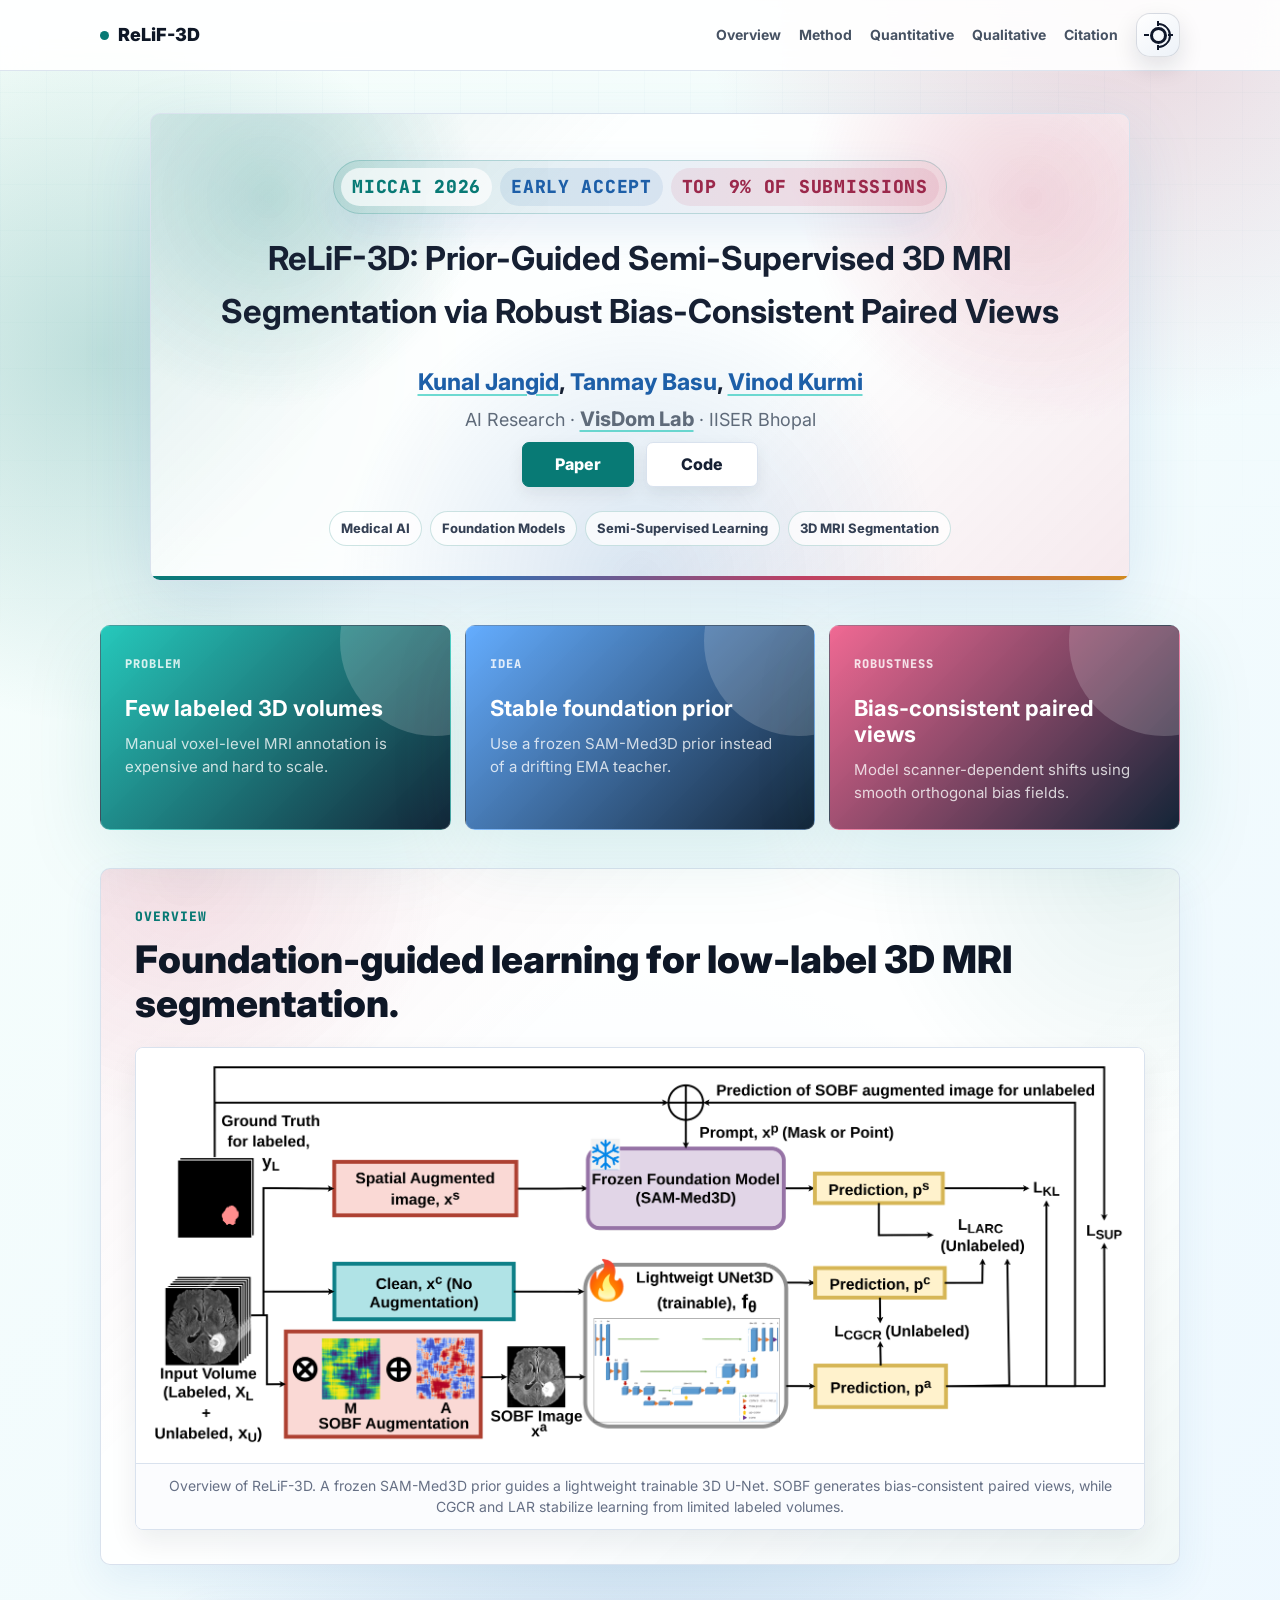
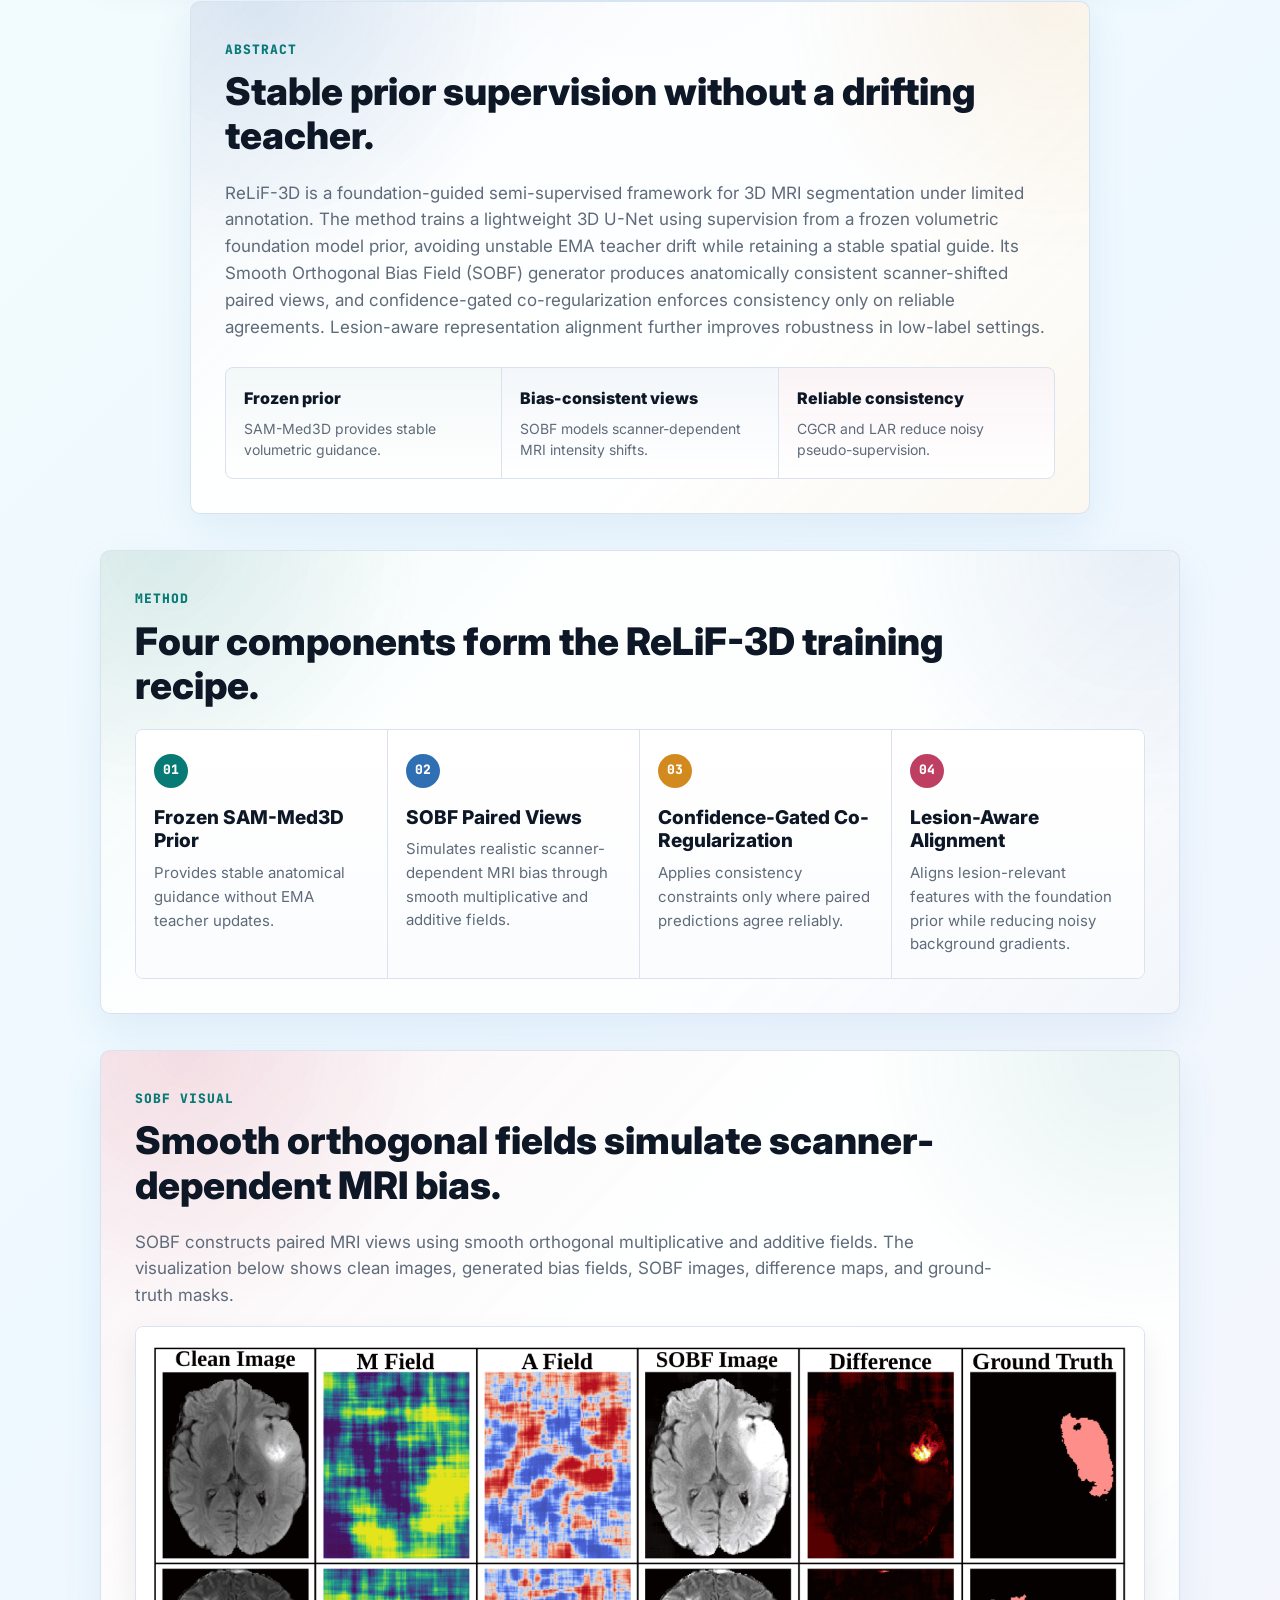
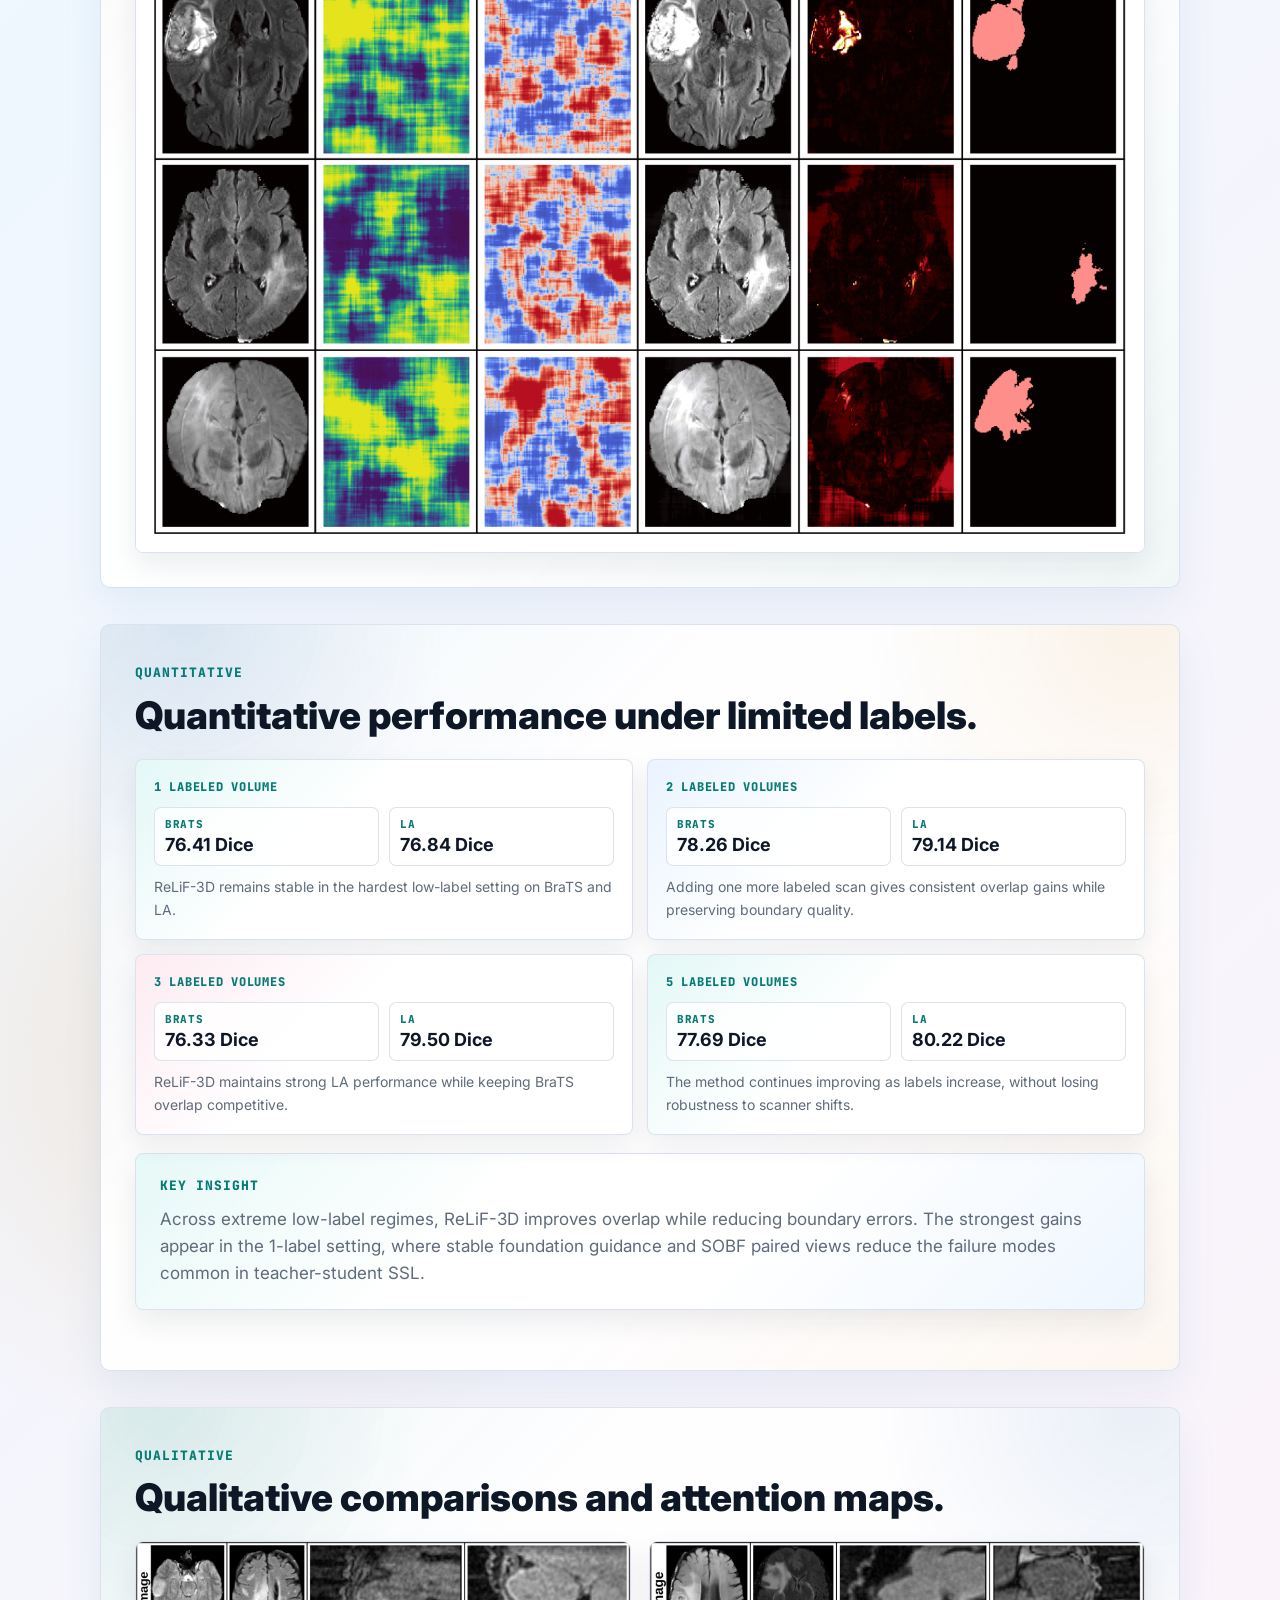
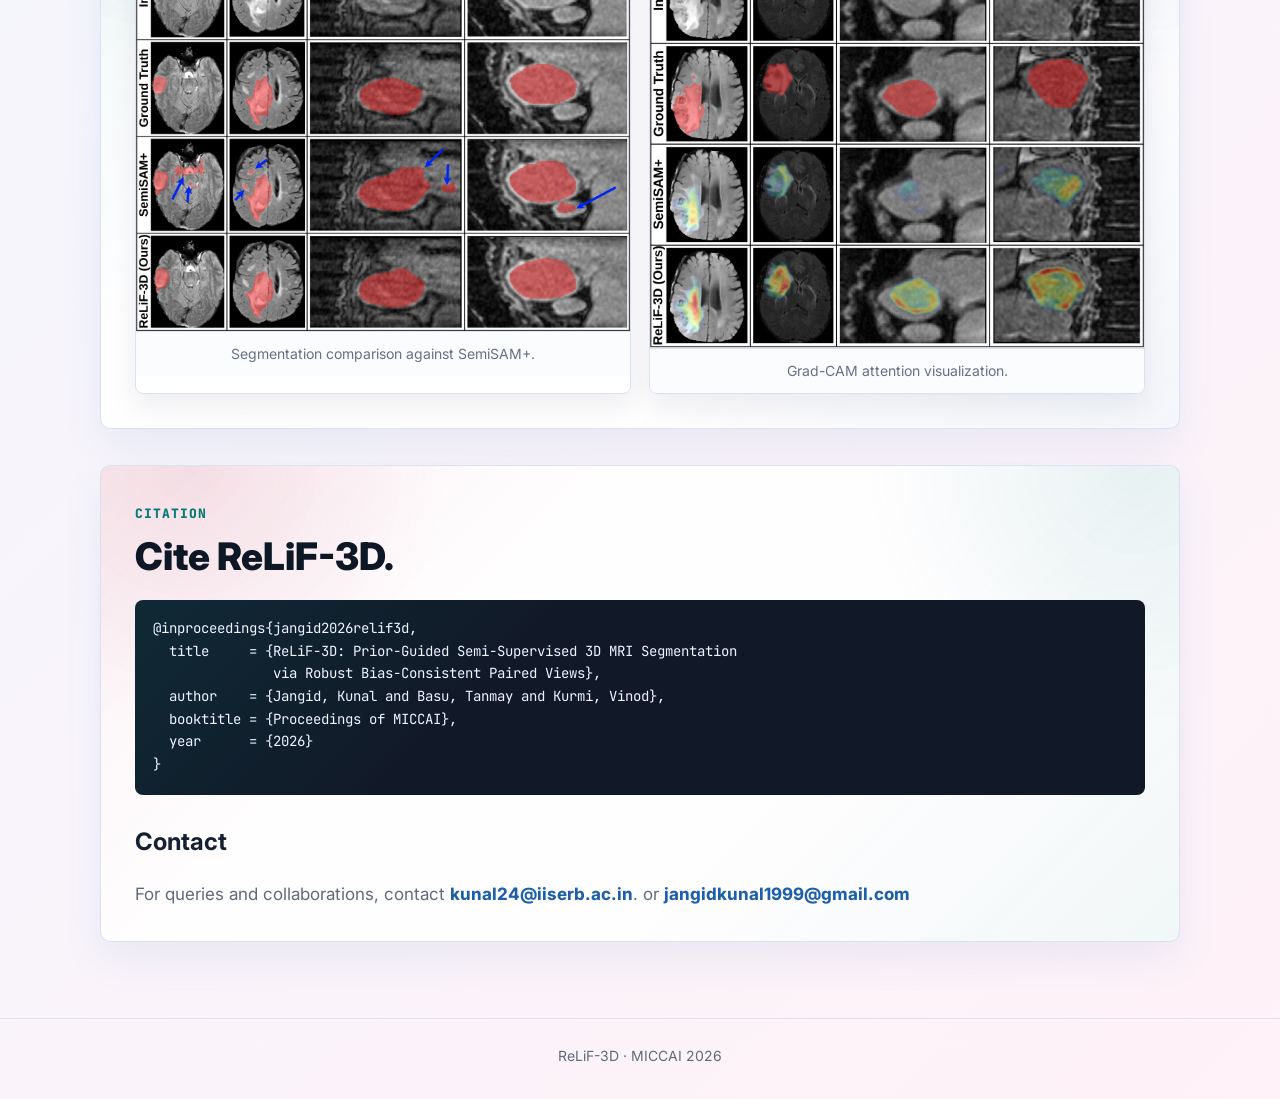
==== index.html @ aed32ffd "first commit" ====
<!DOCTYPE html>
<html lang="en">
  <head>
    <meta charset="UTF-8" />
    <meta name="viewport" content="width=device-width, initial-scale=1.0" />
    <title>ReLiF-3D | MICCAI 2026</title>
    <meta
      name="description"
      content="ReLiF-3D: Prior-Guided Semi-Supervised 3D MRI Segmentation via Robust Bias-Consistent Paired Views."
    />
    <link rel="preconnect" href="https://fonts.googleapis.com" />
    <link rel="preconnect" href="https://fonts.gstatic.com" crossorigin />
    <link
      href="https://fonts.googleapis.com/css2?family=Inter:wght@400;500;600;700;800&family=JetBrains+Mono:wght@500;700&display=swap"
      rel="stylesheet"
    />
    <script>
      (function () {
        var savedTheme = null;
        try {
          savedTheme = localStorage.getItem("relif-theme");
        } catch (error) {
          savedTheme = null;
        }
        var hour = new Date().getHours();
        var autoTheme = hour >= 7 && hour < 18 ? "light" : "dark";
        document.documentElement.dataset.theme = savedTheme || autoTheme;
      })();
    </script>
    <link rel="stylesheet" href="assets/styles.css" />
  </head>
  <body>
    <header class="topbar">
      <a href="#top" class="brand">ReLiF-3D</a>
      <div class="nav-actions">
        <nav aria-label="Page navigation">
          <a href="#overview">Overview</a>
          <a href="#method">Method</a>
          <a href="#quantitative">Quantitative</a>
          <a href="#qualitative">Qualitative</a>
          <a href="#citation">Citation</a>
        </nav>
        <button class="theme-toggle" type="button" aria-label="Switch color theme" aria-pressed="false">
          <span class="theme-toggle-icon" aria-hidden="true"></span>
        </button>
      </div>
    </header>

    <main id="top">
      <section class="paper-header">
        <div class="venue" aria-label="MICCAI 2026 early acceptance status">
          <span>MICCAI 2026</span>
          <span>Early Accept</span>
          <span>Top 9% of Submissions</span>
        </div>
        <h2 class="title_home">
          ReLiF-3D: Prior-Guided Semi-Supervised 3D MRI Segmentation via Robust
          Bias-Consistent Paired Views
        </h2>

        <div class="authors">
          <a class="author-highlight" href="https://kunaljangid01.github.io/">Kunal Jangid</a>,
          <a href="https://sites.google.com/view/tanmaybasu/">Tanmay Basu</a>,
          <a class="author-highlight" href="https://vinodkkurmi.github.io/">Vinod Kurmi</a>
        </div>
        <p class="affiliation">
          AI Research ·
          <a href="https://visdomlab.github.io/" target="_blank" rel="noreferrer">VisDom Lab</a>
          · IISER Bhopal
        </p>
        <!-- <p class="research-note">
          Medical AI · Foundation Models · Semi-Supervised Learning · 3D MRI Segmentation
        </p> -->

        <div class="links" aria-label="Project links">
          <a href="paper.html">Paper</a>
          <a href="https://github.com/kunaljangid01/ReLiF_3D" target="_blank" rel="noreferrer">Code</a>
        </div>

        <div class="paper-meta" aria-label="Paper metadata">
          <span>Medical AI</span>
          <span>Foundation Models</span>
          <span>Semi-Supervised Learning</span>
          <span>3D MRI Segmentation</span>
        </div>
      </section>

      <section class="research-banner" aria-label="Research highlights">
        <article>
          <span>Problem</span>
          <strong>Few labeled 3D volumes</strong>
          <p>Manual voxel-level MRI annotation is expensive and hard to scale.</p>
        </article>
        <article>
          <span>Idea</span>
          <strong>Stable foundation prior</strong>
          <p>Use a frozen SAM-Med3D prior instead of a drifting EMA teacher.</p>
        </article>
        <article>
          <span>Robustness</span>
          <strong>Bias-consistent paired views</strong>
          <p>Model scanner-dependent shifts using smooth orthogonal bias fields.</p>
        </article>
      </section>

      <section id="overview" class="section">
        <div class="section-heading">
          <span>Overview</span>
          <h2>Foundation-guided learning for low-label 3D MRI segmentation.</h2>
        </div>
        <figure class="teaser">
          <img src="assets/figures/ReLiSAM.png" alt="Overview diagram of the ReLiF-3D training pipeline" />
          <figcaption>
            Overview of ReLiF-3D. A frozen SAM-Med3D prior guides a lightweight trainable 3D U-Net.
            SOBF generates bias-consistent paired views, while CGCR and LAR stabilize learning from
            limited labeled volumes.
          </figcaption>
        </figure>
      </section>

      <section class="section abstract narrow">
        <div class="section-heading">
          <span>Abstract</span>
          <h2>Stable prior supervision without a drifting teacher.</h2>
        </div>
        <p>
          ReLiF-3D is a foundation-guided semi-supervised framework for 3D MRI segmentation under
          limited annotation. The method trains a lightweight 3D U-Net using supervision from a
          frozen volumetric foundation model prior, avoiding unstable EMA teacher drift while
          retaining a stable spatial guide. Its Smooth Orthogonal Bias Field (SOBF) generator
          produces anatomically consistent scanner-shifted paired views, and confidence-gated
          co-regularization enforces consistency only on reliable agreements. Lesion-aware
          representation alignment further improves robustness in low-label settings.
        </p>

        <div class="contribution-strip">
          <article>
            <strong>Frozen prior</strong>
            <span>SAM-Med3D provides stable volumetric guidance.</span>
          </article>
          <article>
            <strong>Bias-consistent views</strong>
            <span>SOBF models scanner-dependent MRI intensity shifts.</span>
          </article>
          <article>
            <strong>Reliable consistency</strong>
            <span>CGCR and LAR reduce noisy pseudo-supervision.</span>
          </article>
        </div>
      </section>

      <section id="method" class="section">
        <div class="section-heading">
          <span>Method</span>
          <h2>Four components form the ReLiF-3D training recipe.</h2>
        </div>
        <div class="method-grid">
          <article>
            <span class="method-index">01</span>
            <h3>Frozen SAM-Med3D Prior</h3>
            <p>Provides stable anatomical guidance without EMA teacher updates.</p>
          </article>
          <article>
            <span class="method-index">02</span>
            <h3>SOBF Paired Views</h3>
            <p>Simulates realistic scanner-dependent MRI bias through smooth multiplicative and additive fields.</p>
          </article>
          <article>
            <span class="method-index">03</span>
            <h3>Confidence-Gated Co-Regularization</h3>
            <p>Applies consistency constraints only where paired predictions agree reliably.</p>
          </article>
          <article>
            <span class="method-index">04</span>
            <h3>Lesion-Aware Alignment</h3>
            <p>Aligns lesion-relevant features with the foundation prior while reducing noisy background gradients.</p>
          </article>
        </div>
      </section>

      <section class="section">
        <div class="section-heading">
          <span>SOBF Visual</span>
          <h2>Smooth orthogonal fields simulate scanner-dependent MRI bias.</h2>
        </div>
        <p class="section-text">
          SOBF constructs paired MRI views using smooth orthogonal multiplicative and additive
          fields. The visualization below shows clean images, generated bias fields, SOBF images,
          difference maps, and ground-truth masks.
        </p>
        <figure class="figure-block">
          <img src="assets/figures/SOBF_Visual_small2.png" alt="SOBF visualization with clean images, M field, A field, SOBF image, difference map, and ground truth" />
        </figure>
      </section>

      <section id="quantitative" class="section">
        <div class="section-heading">
          <span>Quantitative</span>
          <h2>Quantitative performance under limited labels.</h2>
        </div>
        <div class="result-analysis">
          <div class="analysis-card">
            <span>1 labeled volume</span>
            <div class="metric-pair">
              <strong><em>BraTS</em>76.41 Dice</strong>
              <strong><em>LA</em>76.84 Dice</strong>
            </div>
            <p>ReLiF-3D remains stable in the hardest low-label setting on BraTS and LA.</p>
          </div>
          <div class="analysis-card">
            <span>2 labeled volumes</span>
            <div class="metric-pair">
              <strong><em>BraTS</em>78.26 Dice</strong>
              <strong><em>LA</em>79.14 Dice</strong>
            </div>
            <p>Adding one more labeled scan gives consistent overlap gains while preserving boundary quality.</p>
          </div>
          <div class="analysis-card">
            <span>3 labeled volumes</span>
            <div class="metric-pair">
              <strong><em>BraTS</em>76.33 Dice</strong>
              <strong><em>LA</em>79.50 Dice</strong>
            </div>
            <p>ReLiF-3D maintains strong LA performance while keeping BraTS overlap competitive.</p>
          </div>          
          <div class="analysis-card">
            <span>5 labeled volumes</span>
            <div class="metric-pair">
              <strong><em>BraTS</em>77.69 Dice</strong>
              <strong><em>LA</em>80.22 Dice</strong>
            </div>
            <p>The method continues improving as labels increase, without losing robustness to scanner shifts.</p>
          </div>

        </div>
        <div class="insight-panel">
          <span>Key insight</span>
          <p>
            Across extreme low-label regimes, ReLiF-3D improves overlap while reducing boundary errors.
            The strongest gains appear in the 1-label setting, where stable foundation guidance and SOBF
            paired views reduce the failure modes common in teacher-student SSL.
          </p>
        </div>
      </section>

      <section id="qualitative" class="section">
        <div class="section-heading">
          <span>Qualitative</span>
          <h2>Qualitative comparisons and attention maps.</h2>
        </div>
        <div class="figure-grid">
          <figure>
            <img src="assets/figures/ReLiSAM_Seg_Compare_less_small.png" alt="Segmentation comparison between ReLiF-3D, SemiSAM+, ground truth, and input MRI image" />
            <figcaption>Segmentation comparison against SemiSAM+.</figcaption>
          </figure>
          <figure>
            <img src="assets/figures/Visual_ReLiSAM_Gradcam_less_small.png" alt="Grad-CAM visualization comparing ReLiF-3D and SemiSAM+ against ground truth" />
            <figcaption>Grad-CAM attention visualization.</figcaption>
          </figure>
        </div>
      </section>

      <section id="citation" class="section citation">
        <div class="section-heading">
          <span>Citation</span>
          <h2>Cite ReLiF-3D.</h2>
        </div>
        <pre><code>@inproceedings{jangid2026relif3d,
  title     = {ReLiF-3D: Prior-Guided Semi-Supervised 3D MRI Segmentation
               via Robust Bias-Consistent Paired Views},
  author    = {Jangid, Kunal and Basu, Tanmay and Kurmi, Vinod},
  booktitle = {Proceedings of MICCAI},
  year      = {2026}
}</code></pre>

        <div class="contact">
          <h2>Contact</h2>
          <p>
            For queries and collaborations, contact
            <a href="mailto:kunal24@iiserb.ac.in">kunal24@iiserb.ac.in</a>.
            or
            <a href="mailto:jangidkunal1999@gmail.com">jangidkunal1999@gmail.com</a>
            
          </p>
        </div>
      </section>
    </main>

    <footer>
      ReLiF-3D · MICCAI 2026
    </footer>
    <script src="assets/script.js"></script>
  </body>
</html>
---- assets/styles.css ----
:root {
  --bg: #0b1220;
  --paper: #ffffff;
  --text: #162033;
  --muted: #5f6b7a;
  --line: #d9e2ee;
  --soft: #eef4f8;
  --accent: #19c5b7;
  --accent-2: #f05c8a;
  --accent-3: #58a6ff;
  --accent-4: #ffb84d;
  --link: #1d5fa8;
  --ink: #0e1726;
  --shadow: 0 18px 48px rgba(16, 24, 40, 0.1);
  --glow: 0 24px 80px rgba(25, 197, 183, 0.18);
}

:root[data-theme="light"] {
  --bg: #eef5ff;
  --text: #162033;
  --muted: #5f6b7a;
  --line: #d9e2ee;
  --accent: #087a75;
  --accent-2: #bf3f63;
  --accent-3: #2f6fb3;
  --accent-4: #d28a1f;
  --link: #1d5fa8;
  --ink: #0e1726;
  --shadow: 0 18px 48px rgba(16, 24, 40, 0.1);
  --glow: 0 24px 80px rgba(8, 122, 117, 0.12);
}

* {
  box-sizing: border-box;
}

html {
  scroll-behavior: smooth;
}

body {
  margin: 0;
  color: #e8f1ff;
  font-family: Inter, system-ui, -apple-system, BlinkMacSystemFont, "Segoe UI", sans-serif;
  line-height: 1.58;
  background:
    radial-gradient(circle at 12% 4%, rgba(25, 197, 183, 0.28), transparent 340px),
    radial-gradient(circle at 88% 0%, rgba(240, 92, 138, 0.24), transparent 380px),
    radial-gradient(circle at 50% 30%, rgba(88, 166, 255, 0.18), transparent 560px),
    linear-gradient(135deg, #07101f 0%, #0e1930 42%, #1c1021 100%);
}

body::before {
  position: fixed;
  inset: 0;
  z-index: -1;
  pointer-events: none;
  background:
    linear-gradient(rgba(255, 255, 255, 0.035) 1px, transparent 1px),
    linear-gradient(90deg, rgba(255, 255, 255, 0.035) 1px, transparent 1px);
  background-size: 42px 42px;
  mask-image: linear-gradient(180deg, rgba(0, 0, 0, 0.86), transparent 72%);
  content: "";
}

a {
  color: inherit;
  text-decoration: none;
}

a:hover {
  color: var(--link);
}

img {
  max-width: 100%;
}

.topbar {
  position: sticky;
  top: 0;
  z-index: 20;
  display: flex;
  align-items: center;
  justify-content: space-between;
  gap: 20px;
  padding: 13px max(24px, calc((100vw - 1080px) / 2));
  border-bottom: 1px solid rgba(255, 255, 255, 0.12);
  background: rgba(7, 16, 31, 0.72);
  backdrop-filter: blur(16px);
}

.brand {
  color: #f8fbff;
  font-size: 18px;
  font-weight: 850;
  letter-spacing: 0;
}

.brand::before {
  display: inline-block;
  width: 9px;
  height: 9px;
  margin-right: 9px;
  border-radius: 50%;
  background: var(--accent);
  content: "";
  transform: translateY(-1px);
}

.topbar nav {
  display: flex;
  flex-wrap: wrap;
  gap: 18px;
  color: rgba(232, 241, 255, 0.74);
  font-size: 14px;
  font-weight: 700;
}

.nav-actions {
  display: flex;
  align-items: center;
  gap: 18px;
}

.theme-toggle {
  position: relative;
  display: inline-grid;
  place-items: center;
  width: 44px;
  height: 44px;
  flex: 0 0 auto;
  border: 1px solid rgba(255, 255, 255, 0.18);
  border-radius: 14px;
  color: #0b1220;
  background: linear-gradient(145deg, rgba(255, 255, 255, 0.94), rgba(255, 255, 255, 0.68));
  box-shadow: 0 10px 28px rgba(0, 0, 0, 0.18);
  cursor: pointer;
}

.theme-toggle-icon {
  position: relative;
  width: 17px;
  height: 17px;
  border: 3px solid currentColor;
  border-radius: 50%;
}

.theme-toggle-icon::before {
  position: absolute;
  inset: -9px;
  background:
    linear-gradient(currentColor, currentColor) center top / 2px 5px no-repeat,
    linear-gradient(currentColor, currentColor) center bottom / 2px 5px no-repeat,
    linear-gradient(currentColor, currentColor) left center / 5px 2px no-repeat,
    linear-gradient(currentColor, currentColor) right center / 5px 2px no-repeat;
  content: "";
}

.theme-toggle-icon::after {
  position: absolute;
  inset: -7px;
  border-radius: 50%;
  border: 2px solid transparent;
  border-top-color: currentColor;
  border-right-color: currentColor;
  content: "";
  transform: rotate(45deg);
}

:root[data-theme="dark"] .theme-toggle-icon {
  width: 20px;
  height: 20px;
  border: 0;
  background: currentColor;
  box-shadow: inset -7px -3px 0 #ffffff;
}

:root[data-theme="dark"] .theme-toggle-icon::before,
:root[data-theme="dark"] .theme-toggle-icon::after {
  display: none;
}

main {
  width: min(1080px, calc(100% - 32px));
  margin: 0 auto;
  padding: 42px 0 76px;
}

.title_home{
  font-size: 33px;
}

.paper-header {
  position: relative;
  max-width: 980px;
  margin: 0 auto 44px;
  padding: 46px 44px 34px;
  overflow: hidden;
  border: 1px solid rgba(255, 255, 255, 0.18);
  border-radius: 10px;
  text-align: center;
  background:
    radial-gradient(circle at 14% 20%, rgba(25, 197, 183, 0.2), transparent 190px),
    radial-gradient(circle at 88% 24%, rgba(240, 92, 138, 0.18), transparent 210px),
    radial-gradient(circle at 50% 100%, rgba(88, 166, 255, 0.16), transparent 280px),
    rgba(255, 255, 255, 0.1);
  box-shadow: var(--glow);
  backdrop-filter: blur(18px);
}

.paper-header::after {
  position: absolute;
  inset: auto 0 0;
  height: 4px;
  background: linear-gradient(90deg, var(--accent), var(--accent-3), var(--accent-2), var(--accent-4));
  content: "";
}

.venue {
  display: inline-flex;
  flex-wrap: wrap;
  align-items: center;
  justify-content: center;
  gap: 8px;
  margin: 0 0 18px;
  padding: 7px;
  border: 1px solid rgba(102, 255, 241, 0.26);
  border-radius: 999px;
  color: #66fff1;
  font-family: "JetBrains Mono", ui-monospace, SFMono-Regular, Menlo, monospace;
  font-size: 18px;
  font-weight: 800;
  letter-spacing: 0.04em;
  background:
    linear-gradient(90deg, rgba(25, 197, 183, 0.16), rgba(88, 166, 255, 0.11), rgba(240, 92, 138, 0.12));
  box-shadow: 0 0 28px rgba(25, 197, 183, 0.18);
  text-transform: uppercase;
}

.venue span {
  display: inline-flex;
  align-items: center;
  min-height: 28px;
  padding: 5px 11px;
  border-radius: 999px;
  background: rgba(255, 255, 255, 0.08);
}

.venue span:nth-child(2) {
  color: #ffffff;
  background: rgba(88, 166, 255, 0.18);
}

.venue span:nth-child(3) {
  color: #ffd4e1;
  background: rgba(240, 92, 138, 0.16);
}

h1,
h2,
h3,
p {
  margin-top: 0;
}

h1 {
  max-width: 920px;
  margin: 0 auto 18px;
  color: #f8fbff;
  font-size: clamp(34px, 5vw, 56px);
  font-weight: 850;
  line-height: 1.1;
  letter-spacing: 0;
}

.authors {
  margin-top: 14px;
  font-size: 23px;
  font-weight: 750;
}

.authors a {
  color: #8ec5ff;
}

.authors a.author-highlight {
  text-decoration: underline;
  text-decoration-color: rgba(25, 197, 183, 0.62);
  text-underline-offset: 4px;
}

.affiliation {
  margin: 4px 0 6px;
  color: rgba(232, 241, 255, 0.72);
  font-size: 18px;
}

.affiliation a {
  color: inherit;
  font-weight: 750;
  font-size: 20px;
  text-decoration: underline;
  text-decoration-color: rgba(25, 197, 183, 0.62);
  text-underline-offset: 4px;
}

.affiliation a:hover {
  color: #8ec5ff;
}

.research-note {
  max-width: 760px;
  margin: 0 auto 24px;
  color: rgba(232, 241, 255, 0.82);
  font-size: 16px;
  font-weight: 700;
}

.links,
.paper-meta {
  display: flex;
  flex-wrap: wrap;
  justify-content: center;
}

.links {
  gap: 12px;
}

.links a {
  display: inline-flex;
  align-items: center;
  justify-content: center;
  min-width: 112px;
  min-height: 42px;
  padding: 9px 18px;
  border: 1px solid rgba(255, 255, 255, 0.18);
  border-radius: 7px;
  color: #f8fbff;
  font-weight: 800;
  background: rgba(255, 255, 255, 0.1);
  box-shadow: 0 8px 24px rgba(0, 0, 0, 0.18);
}

.links a:first-child {
  color: #061117;
  border-color: var(--accent);
  background: var(--accent);
}

.links a.is-disabled {
  cursor: default;
  pointer-events: none;
  opacity: 0.86;
}

.paper-meta {
  gap: 8px;
  margin-top: 24px;
}

.paper-meta span {
  padding: 6px 11px;
  border: 1px solid rgba(255, 255, 255, 0.16);
  border-radius: 999px;
  color: rgba(248, 251, 255, 0.9);
  font-size: 13px;
  font-weight: 750;
  background: rgba(255, 255, 255, 0.09);
}

.research-banner {
  display: grid;
  grid-template-columns: repeat(3, minmax(0, 1fr));
  gap: 14px;
  margin: 0 0 38px;
}

.research-banner article {
  position: relative;
  min-height: 170px;
  overflow: hidden;
  padding: 24px;
  border: 1px solid rgba(255, 255, 255, 0.18);
  border-radius: 10px;
  color: white;
  background: #102033;
  box-shadow: var(--glow);
}

.research-banner article::before {
  position: absolute;
  inset: -80px -80px auto auto;
  width: 190px;
  height: 190px;
  border-radius: 50%;
  background: rgba(255, 255, 255, 0.18);
  content: "";
}

.research-banner article:nth-child(1) {
  background:
    linear-gradient(135deg, rgba(25, 197, 183, 0.94), rgba(14, 32, 51, 0.98));
}

.research-banner article:nth-child(2) {
  background:
    linear-gradient(135deg, rgba(88, 166, 255, 0.92), rgba(14, 32, 51, 0.98));
}

.research-banner article:nth-child(3) {
  background:
    linear-gradient(135deg, rgba(240, 92, 138, 0.92), rgba(14, 32, 51, 0.98));
}

.research-banner span,
.research-banner strong,
.research-banner p {
  position: relative;
}

.research-banner span {
  display: inline-block;
  margin-bottom: 22px;
  font-family: "JetBrains Mono", ui-monospace, SFMono-Regular, Menlo, monospace;
  font-size: 12px;
  font-weight: 800;
  letter-spacing: 0.08em;
  opacity: 0.82;
  text-transform: uppercase;
}

.research-banner strong {
  display: block;
  margin-bottom: 10px;
  font-size: 22px;
  line-height: 1.18;
}

.research-banner p {
  margin-bottom: 0;
  color: rgba(255, 255, 255, 0.78);
  font-size: 15px;
}

.section {
  scroll-margin-top: 84px;
  margin-top: 36px;
  padding: 34px;
  border: 1px solid rgba(255, 255, 255, 0.16);
  border-radius: 10px;
  background:
    linear-gradient(135deg, rgba(25, 197, 183, 0.11), transparent 32%),
    linear-gradient(315deg, rgba(88, 166, 255, 0.1), transparent 36%),
    rgba(255, 255, 255, 0.92);
  box-shadow: 0 18px 44px rgba(0, 0, 0, 0.2);
}

.section:nth-of-type(3n) {
  background:
    linear-gradient(135deg, rgba(240, 92, 138, 0.09), transparent 34%),
    linear-gradient(315deg, rgba(25, 197, 183, 0.08), transparent 36%),
    rgba(255, 255, 255, 0.93);
}

.section:nth-of-type(3n + 1) {
  background:
    linear-gradient(135deg, rgba(88, 166, 255, 0.1), transparent 34%),
    linear-gradient(315deg, rgba(255, 184, 77, 0.08), transparent 36%),
    rgba(255, 255, 255, 0.93);
}

.section.narrow {
  max-width: 900px;
  margin-right: auto;
  margin-left: auto;
}

.section-heading {
  max-width: 900px;
  margin-bottom: 22px;
}

.section-heading span {
  display: inline-block;
  margin-bottom: 9px;
  color: var(--accent);
  font-family: "JetBrains Mono", ui-monospace, SFMono-Regular, Menlo, monospace;
  font-size: 13px;
  font-weight: 800;
  letter-spacing: 0.08em;
  text-transform: uppercase;
}

.section-heading h2 {
  margin-bottom: 0;
  color: var(--ink);
  font-size: clamp(26px, 3.2vw, 38px);
  font-weight: 850;
  line-height: 1.16;
  letter-spacing: 0;
}

.section h3 {
  margin-bottom: 8px;
  color: var(--ink);
  font-size: 19px;
  font-weight: 800;
  line-height: 1.25;
  letter-spacing: 0;
}

.section p,
.section-text {
  color: var(--muted);
  font-size: 17px;
}

.abstract p,
.section-text {
  max-width: 860px;
}

.contribution-strip {
  display: grid;
  grid-template-columns: repeat(3, minmax(0, 1fr));
  gap: 1px;
  margin-top: 26px;
  overflow: hidden;
  border: 1px solid var(--line);
  border-radius: 8px;
  background: var(--line);
}

.contribution-strip article {
  padding: 18px;
  background:
    linear-gradient(180deg, rgba(8, 122, 117, 0.05), rgba(255, 255, 255, 0)),
    white;
}

.contribution-strip article:nth-child(2) {
  background:
    linear-gradient(180deg, rgba(47, 111, 179, 0.06), rgba(255, 255, 255, 0)),
    white;
}

.contribution-strip article:nth-child(3) {
  background:
    linear-gradient(180deg, rgba(191, 63, 99, 0.06), rgba(255, 255, 255, 0)),
    white;
}

.contribution-strip strong,
.contribution-strip span {
  display: block;
}

.contribution-strip strong {
  margin-bottom: 7px;
  color: var(--ink);
  font-size: 16px;
  font-weight: 850;
}

.contribution-strip span {
  color: var(--muted);
  font-size: 14px;
  line-height: 1.5;
}

.teaser,
.figure-block,
.figure-grid figure,
.metric-grid figure,
.single-figure figure {
  margin: 0;
  overflow: hidden;
  border: 1px solid var(--line);
  border-radius: 8px;
  background: var(--paper);
  box-shadow: 0 12px 28px rgba(16, 24, 40, 0.075);
}

.teaser img,
.figure-block img,
.figure-grid img,
.metric-grid img,
.single-figure img {
  display: block;
  width: 100%;
  height: auto;
  object-fit: contain;
  object-position: center;
  background: white;
}

.teaser img,
.figure-block img {
  padding: 18px;
}

.metric-grid img {
  padding: 12px;
}

figcaption {
  padding: 12px 16px;
  border-top: 1px solid var(--line);
  color: #667085;
  font-size: 14px;
  line-height: 1.45;
  text-align: center;
  background: #fbfcfe;
}

.method-grid {
  display: grid;
  grid-template-columns: repeat(4, minmax(0, 1fr));
  gap: 0;
  overflow: hidden;
  border: 1px solid var(--line);
  border-radius: 8px;
  background: var(--paper);
}

.method-grid article {
  position: relative;
  padding: 24px 18px 22px;
  border-right: 1px solid var(--line);
  background: linear-gradient(180deg, #ffffff, #fbfcfe);
}

.method-index {
  display: inline-flex;
  align-items: center;
  justify-content: center;
  width: 34px;
  height: 34px;
  margin-bottom: 18px;
  border-radius: 50%;
  color: white;
  font-family: "JetBrains Mono", ui-monospace, SFMono-Regular, Menlo, monospace;
  font-size: 13px;
  font-weight: 800;
  background: var(--accent);
}

.method-grid article:nth-child(2) .method-index {
  background: var(--accent-3);
}

.method-grid article:nth-child(3) .method-index {
  background: var(--accent-4);
}

.method-grid article:nth-child(4) .method-index {
  background: var(--accent-2);
}

.method-grid article:last-child {
  border-right: 0;
}

.method-grid p {
  margin-bottom: 0;
  color: var(--muted);
  font-size: 15px;
}

.figure-grid {
  display: grid;
  grid-template-columns: repeat(2, minmax(0, 1fr));
  gap: 18px;
}

.table-wrap {
  display: none;
  overflow-x: auto;
  margin: 0 0 26px;
  border: 1px solid var(--line);
  border-radius: 8px;
  background: white;
  box-shadow: 0 12px 28px rgba(16, 24, 40, 0.08);
}

.result-analysis {
  display: grid;
  grid-template-columns: repeat(2, minmax(0, 1fr));
  gap: 14px;
  margin-bottom: 18px;
}

.analysis-card {
  padding: 18px;
  border: 1px solid rgba(217, 226, 238, 0.95);
  border-radius: 8px;
  background:
    linear-gradient(135deg, rgba(25, 197, 183, 0.12), transparent 40%),
    white;
  box-shadow: 0 10px 24px rgba(16, 24, 40, 0.07);
}

.analysis-card:nth-child(2) {
  background:
    linear-gradient(135deg, rgba(88, 166, 255, 0.13), transparent 40%),
    white;
}

.analysis-card:nth-child(3) {
  background:
    linear-gradient(135deg, rgba(240, 92, 138, 0.12), transparent 40%),
    white;
}

.analysis-card span {
  display: block;
  margin-bottom: 10px;
  color: var(--accent);
  font-family: "JetBrains Mono", ui-monospace, SFMono-Regular, Menlo, monospace;
  font-size: 12px;
  font-weight: 800;
  letter-spacing: 0.06em;
  text-transform: uppercase;
}

.analysis-card strong {
  display: block;
  margin-bottom: 8px;
  color: var(--ink);
  font-size: 22px;
  line-height: 1.2;
}

.metric-pair {
  display: grid;
  grid-template-columns: repeat(2, minmax(0, 1fr));
  gap: 10px;
  margin-bottom: 10px;
}

.metric-pair strong {
  margin-bottom: 0;
  padding: 10px;
  border: 1px solid rgba(217, 226, 238, 0.95);
  border-radius: 7px;
  background: rgba(255, 255, 255, 0.78);
  font-size: 18px;
}

.metric-pair em {
  display: block;
  margin-bottom: 3px;
  color: var(--accent);
  font-family: "JetBrains Mono", ui-monospace, SFMono-Regular, Menlo, monospace;
  font-size: 11px;
  font-style: normal;
  font-weight: 800;
  letter-spacing: 0.06em;
  text-transform: uppercase;
}

.metric-pair small {
  display: block;
  margin-top: 6px;
  color: var(--muted);
  font-size: 13px;
  font-weight: 750;
}

.analysis-card p {
  margin-bottom: 0;
  color: var(--muted);
  font-size: 14px;
}

.compact-results {
  margin: 0 0 26px;
  overflow: hidden;
  border: 1px solid var(--line);
  border-radius: 8px;
  background: white;
  box-shadow: 0 12px 28px rgba(16, 24, 40, 0.08);
}

.compact-results table {
  width: 100%;
  border-collapse: collapse;
  color: var(--text);
  font-size: 14px;
}

.compact-results caption {
  padding: 14px 16px;
  color: #475467;
  font-weight: 700;
  text-align: left;
  background:
    linear-gradient(90deg, rgba(25, 197, 183, 0.1), rgba(88, 166, 255, 0.08)),
    #fbfcfe;
}

.compact-results th,
.compact-results td {
  padding: 11px 12px;
  border: 1px solid #e4e9f2;
  text-align: center;
}

.compact-results th {
  color: #0f172a;
  background: #eef5fb;
}

.compact-results tbody td:first-child {
  color: var(--accent);
  font-family: "JetBrains Mono", ui-monospace, SFMono-Regular, Menlo, monospace;
  font-weight: 800;
}

.compact-results p {
  margin: 0;
  padding: 14px 16px 16px;
  color: var(--muted);
  font-size: 15px;
  background: #fbfcfe;
}

.insight-panel {
  margin: 0 0 26px;
  padding: 22px 24px;
  border: 1px solid var(--line);
  border-radius: 8px;
  background:
    linear-gradient(135deg, rgba(25, 197, 183, 0.11), transparent 34%),
    linear-gradient(315deg, rgba(88, 166, 255, 0.1), transparent 40%),
    white;
  box-shadow: 0 12px 28px rgba(16, 24, 40, 0.08);
}

.insight-panel span {
  display: block;
  margin-bottom: 10px;
  color: var(--accent);
  font-family: "JetBrains Mono", ui-monospace, SFMono-Regular, Menlo, monospace;
  font-size: 13px;
  font-weight: 800;
  letter-spacing: 0.08em;
  text-transform: uppercase;
}

.insight-panel p {
  max-width: 1040px;
  margin: 0;
  color: var(--muted);
  font-size: 17px;
}

.results-table {
  width: 100%;
  min-width: 1560px;
  border-collapse: collapse;
  table-layout: fixed;
  color: var(--text);
  font-size: 13px;
  line-height: 1.35;
}

.results-table .col-labels {
  width: 82px;
}

.results-table .col-method {
  width: 290px;
}

.results-table .col-metric {
  width: 148px;
}

.results-table caption {
  padding: 14px 16px;
  color: #475467;
  font-size: 14px;
  font-weight: 650;
  text-align: left;
  background:
    linear-gradient(90deg, rgba(25, 197, 183, 0.1), rgba(88, 166, 255, 0.08)),
    #fbfcfe;
}

.results-table th,
.results-table td {
  padding: 9px 10px;
  border: 1px solid #e4e9f2;
  vertical-align: middle;
  text-align: center;
  white-space: nowrap;
}

.results-table thead th {
  color: #0f172a;
  font-weight: 850;
  text-align: center;
  background: #eef5fb;
}

.results-table tbody td[rowspan] {
  color: var(--accent);
  font-family: "JetBrains Mono", ui-monospace, SFMono-Regular, Menlo, monospace;
  font-weight: 800;
  text-align: center;
  background: #f8fbfd;
}

.results-table tbody td[rowspan] + td,
.results-table tbody tr:not(:has(td[rowspan])) td:first-child {
  color: #253044;
  font-family: Inter, system-ui, -apple-system, BlinkMacSystemFont, "Segoe UI", sans-serif;
  font-weight: 700;
  text-align: left;
  background: white;
}

.results-table .ours td {
  color: #102033;
  font-weight: 850;
  background: #e9fbf8;
}

.results-table .ours td[rowspan] + td,
.results-table .ours:not(:has(td[rowspan])) td:first-child {
  background: #dff8f4;
}

.results-table .upper td {
  color: #334155;
  font-weight: 750;
  background: #f8fafc;
}

.single-figure {
  /* max-width: 900px; */
  width: 100%;
  margin: 0 auto;
}

.metric-grid {
  display: grid;
  grid-template-columns: repeat(4, minmax(0, 1fr));
  gap: 14px;
}

.citation pre {
  overflow-x: auto;
  margin: 0;
  padding: 18px;
  border-radius: 8px;
  color: #eef4ff;
  background:
    linear-gradient(135deg, rgba(8, 122, 117, 0.18), transparent 38%),
    #111827;
  font-size: 14px;
  line-height: 1.55;
}

code {
  font-family: "JetBrains Mono", ui-monospace, SFMono-Regular, Menlo, monospace;
}

.contact {
  margin-top: 28px;
}

.contact p {
  margin-bottom: 0;
}

.contact a {
  color: var(--link);
  font-weight: 750;
}

footer {
  padding: 26px 20px 38px;
  border-top: 1px solid var(--line);
  color: var(--muted);
  font-size: 14px;
  text-align: center;
}

.placeholder-page {
  min-height: 100vh;
  display: grid;
  place-items: center;
}

.placeholder-shell {
  width: min(760px, calc(100% - 32px));
  padding: 42px 0;
}

.placeholder-card {
  padding: 54px 42px;
  border: 1px solid rgba(255, 255, 255, 0.18);
  border-radius: 12px;
  text-align: center;
  background:
    radial-gradient(circle at 14% 20%, rgba(25, 197, 183, 0.2), transparent 190px),
    radial-gradient(circle at 88% 24%, rgba(240, 92, 138, 0.18), transparent 210px),
    rgba(255, 255, 255, 0.1);
  box-shadow: var(--glow);
  backdrop-filter: blur(18px);
}

.placeholder-card h1 {
  margin-bottom: 14px;
}

.placeholder-card p:not(.venue) {
  color: rgba(232, 241, 255, 0.78);
  font-size: 17px;
}

.back-link {
  display: inline-flex;
  align-items: center;
  justify-content: center;
  min-height: 42px;
  margin-top: 16px;
  padding: 9px 18px;
  border-radius: 7px;
  color: #061117;
  font-weight: 800;
  background: var(--accent);
}

:root[data-theme="light"] body {
  color: var(--text);
  background:
    radial-gradient(circle at 8% 6%, rgba(8, 122, 117, 0.24), transparent 370px),
    radial-gradient(circle at 88% 0%, rgba(191, 63, 99, 0.2), transparent 420px),
    radial-gradient(circle at 50% 24%, rgba(47, 111, 179, 0.18), transparent 520px),
    radial-gradient(circle at 20% 72%, rgba(210, 138, 31, 0.16), transparent 420px),
    linear-gradient(135deg, #f7fffb 0%, #eef8ff 42%, #fff2f8 100%);
}

:root[data-theme="light"] body::before {
  display: block;
  background:
    linear-gradient(rgba(8, 122, 117, 0.045) 1px, transparent 1px),
    linear-gradient(90deg, rgba(47, 111, 179, 0.04) 1px, transparent 1px);
  background-size: 46px 46px;
  mask-image: linear-gradient(180deg, rgba(0, 0, 0, 0.55), transparent 76%);
}

:root[data-theme="light"] .topbar {
  border-bottom: 1px solid rgba(217, 226, 238, 0.9);
  background: rgba(255, 255, 255, 0.9);
}

:root[data-theme="light"] .brand,
:root[data-theme="light"] h1 {
  color: var(--ink);
}

:root[data-theme="light"] .topbar nav {
  color: #465263;
}

:root[data-theme="light"] .paper-header {
  border-color: rgba(217, 226, 238, 0.95);
  background:
    radial-gradient(circle at 12% 18%, rgba(8, 122, 117, 0.22), transparent 210px),
    radial-gradient(circle at 90% 18%, rgba(191, 63, 99, 0.2), transparent 230px),
    radial-gradient(circle at 50% 100%, rgba(47, 111, 179, 0.18), transparent 300px),
    linear-gradient(135deg, rgba(8, 122, 117, 0.12), transparent 34%),
    linear-gradient(315deg, rgba(191, 63, 99, 0.11), transparent 38%),
    rgba(255, 255, 255, 0.82);
  box-shadow: 0 24px 70px rgba(47, 111, 179, 0.14);
}

:root[data-theme="light"] .venue {
  color: var(--accent);
  border-color: rgba(8, 122, 117, 0.22);
  background:
    linear-gradient(90deg, rgba(8, 122, 117, 0.12), rgba(47, 111, 179, 0.1), rgba(191, 63, 99, 0.1));
  box-shadow: 0 18px 42px rgba(47, 111, 179, 0.12);
}

:root[data-theme="light"] .venue span {
  background: rgba(255, 255, 255, 0.68);
}

:root[data-theme="light"] .venue span:nth-child(2) {
  color: #1d5fa8;
  background: rgba(47, 111, 179, 0.1);
}

:root[data-theme="light"] .venue span:nth-child(3) {
  color: #9b284b;
  background: rgba(191, 63, 99, 0.1);
}

:root[data-theme="light"] .authors a {
  color: var(--link);
}

:root[data-theme="light"] .affiliation {
  color: var(--muted);
}

:root[data-theme="light"] .research-note {
  color: #3d4959;
}

:root[data-theme="light"] .links a {
  border-color: var(--line);
  color: var(--text);
  background: var(--paper);
  box-shadow: 0 6px 16px rgba(16, 24, 40, 0.08);
}

:root[data-theme="light"] .links a:first-child {
  color: white;
  border-color: var(--accent);
  background: var(--accent);
}

:root[data-theme="light"] .links a.is-disabled {
  opacity: 0.88;
}

:root[data-theme="light"] .paper-meta span {
  border-color: rgba(8, 122, 117, 0.2);
  color: #344054;
  background: rgba(255, 255, 255, 0.72);
}

:root[data-theme="light"] .theme-toggle {
  color: #0f172a;
  border-color: rgba(15, 23, 42, 0.12);
  background: linear-gradient(145deg, #ffffff, #edf2f8);
  box-shadow: 0 10px 24px rgba(16, 24, 40, 0.12);
}

:root[data-theme="light"] .section {
  border-color: rgba(217, 226, 238, 0.95);
  background:
    radial-gradient(circle at 6% 0%, rgba(8, 122, 117, 0.11), transparent 260px),
    radial-gradient(circle at 96% 0%, rgba(47, 111, 179, 0.1), transparent 270px),
    linear-gradient(135deg, rgba(8, 122, 117, 0.055), transparent 32%),
    linear-gradient(315deg, rgba(47, 111, 179, 0.055), transparent 36%),
    rgba(255, 255, 255, 0.88);
  box-shadow: 0 16px 40px rgba(47, 111, 179, 0.09);
}

:root[data-theme="light"] .section:nth-of-type(3n) {
  background:
    radial-gradient(circle at 8% 0%, rgba(191, 63, 99, 0.12), transparent 260px),
    radial-gradient(circle at 96% 0%, rgba(8, 122, 117, 0.09), transparent 270px),
    linear-gradient(135deg, rgba(191, 63, 99, 0.07), transparent 34%),
    linear-gradient(315deg, rgba(8, 122, 117, 0.055), transparent 36%),
    rgba(255, 255, 255, 0.9);
}

:root[data-theme="light"] .section:nth-of-type(3n + 1) {
  background:
    radial-gradient(circle at 8% 0%, rgba(47, 111, 179, 0.12), transparent 260px),
    radial-gradient(circle at 96% 0%, rgba(210, 138, 31, 0.1), transparent 270px),
    linear-gradient(135deg, rgba(47, 111, 179, 0.075), transparent 34%),
    linear-gradient(315deg, rgba(210, 138, 31, 0.065), transparent 36%),
    rgba(255, 255, 255, 0.9);
}

@media (max-width: 980px) {
  .research-banner,
  .result-analysis,
  .method-grid,
  .metric-grid {
    grid-template-columns: repeat(2, minmax(0, 1fr));
  }

  .method-grid article:nth-child(2) {
    border-right: 0;
  }

  .method-grid article:nth-child(-n + 2) {
    border-bottom: 1px solid var(--line);
  }
}

@media (max-width: 760px) {
  .topbar {
    align-items: flex-start;
    flex-direction: column;
    padding: 14px 18px;
  }

  .nav-actions {
    align-items: flex-start;
    flex-direction: column;
    gap: 12px;
  }

  .topbar nav {
    gap: 12px;
  }

  main {
    width: min(100% - 24px, 1080px);
    padding-top: 24px;
  }

  .paper-header,
  .section {
    padding: 24px 18px;
  }

  h1 {
    font-size: 32px;
  }

  .figure-grid,
  .method-grid,
  .metric-grid,
  .contribution-strip,
  .result-analysis,
  .research-banner {
    grid-template-columns: 1fr;
  }

  .method-grid article,
  .method-grid article:nth-child(2) {
    border-right: 0;
    border-bottom: 1px solid var(--line);
  }

  .method-grid article:last-child {
    border-bottom: 0;
  }

  .teaser img,
  .figure-block img {
    padding: 10px;
  }
}
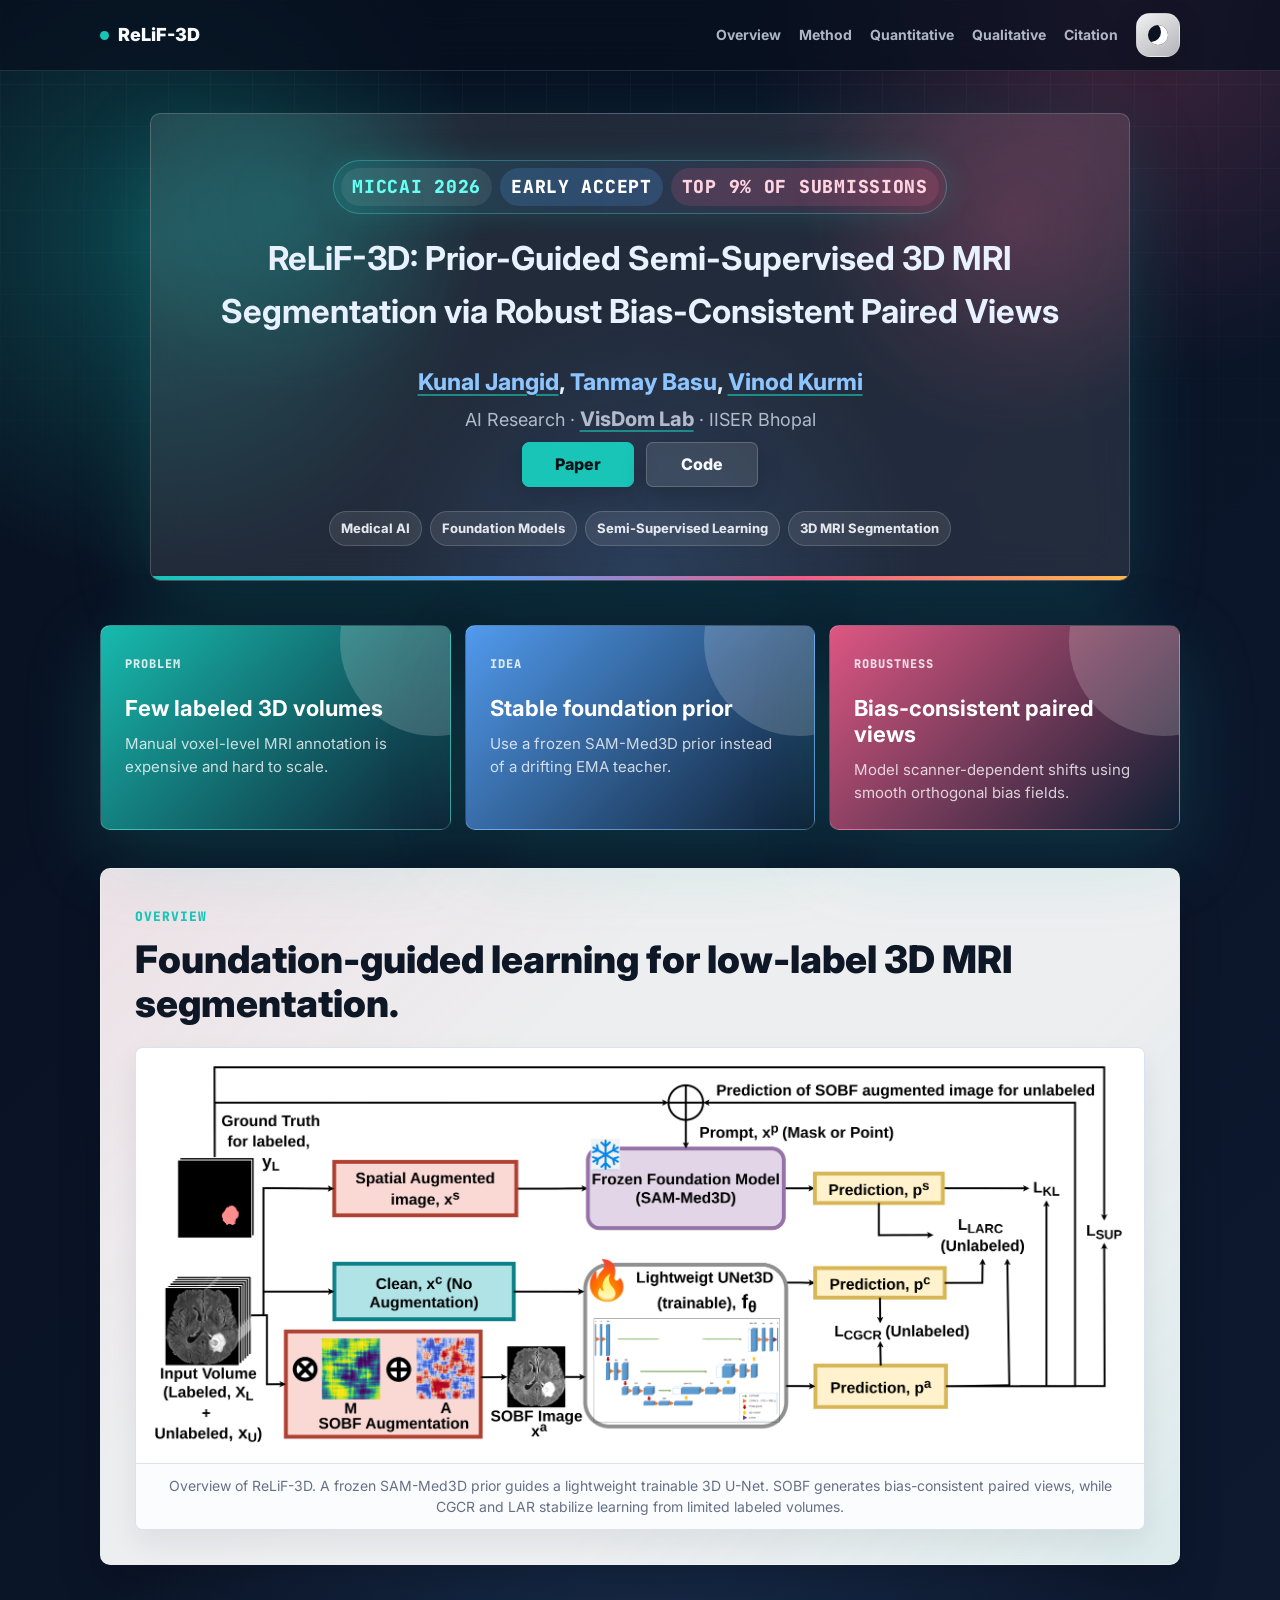
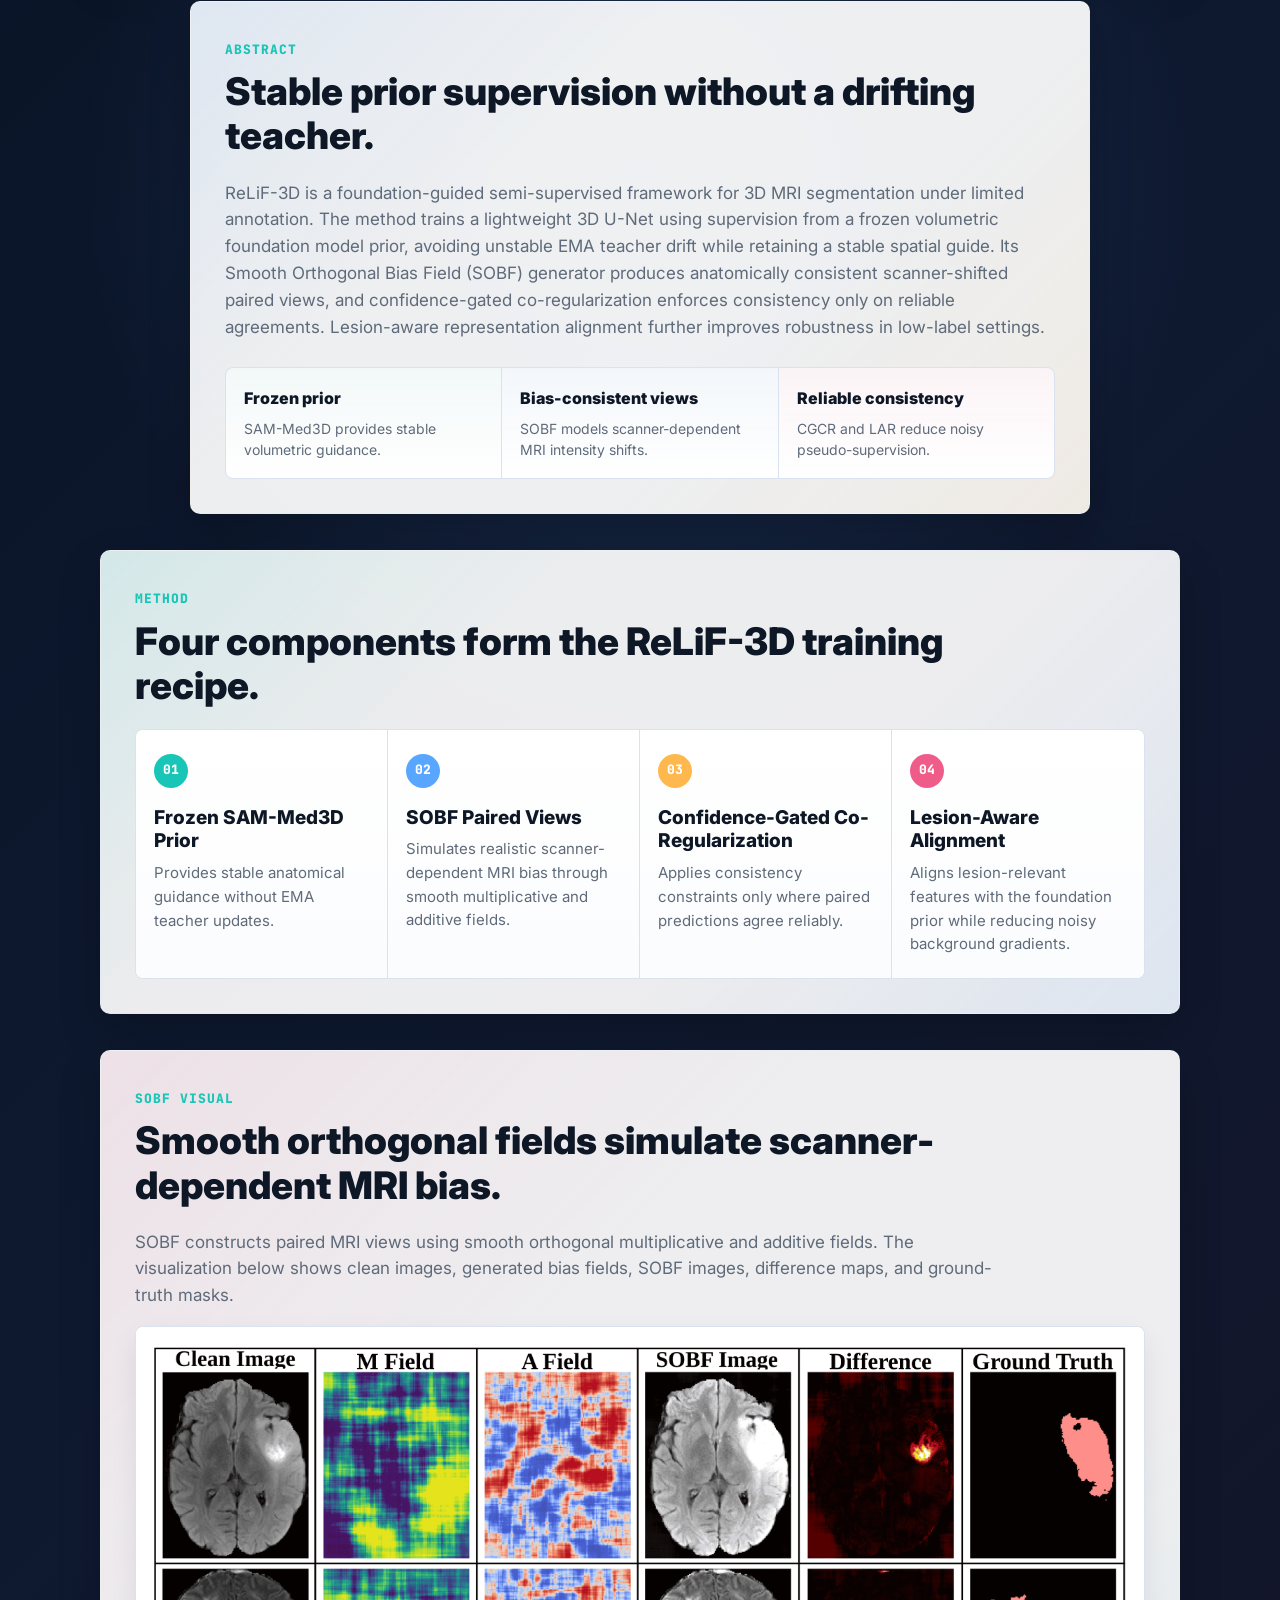
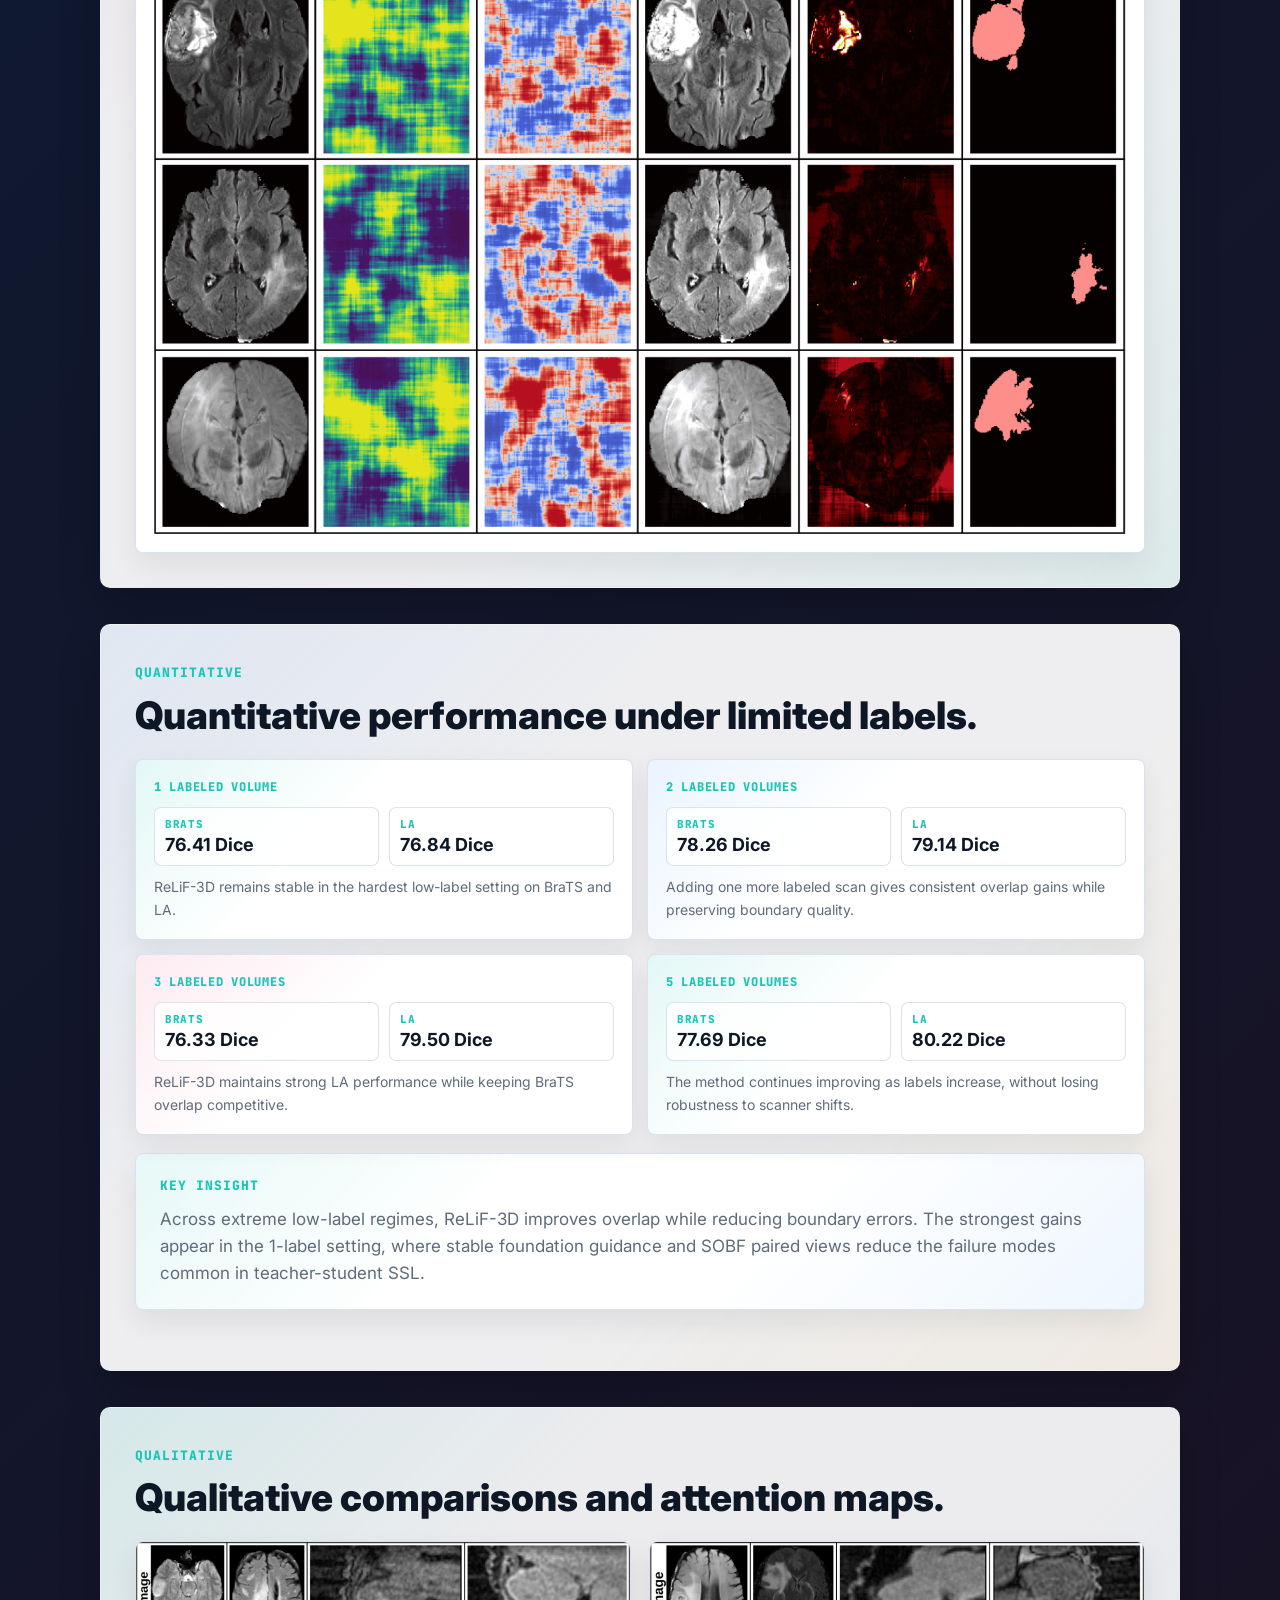
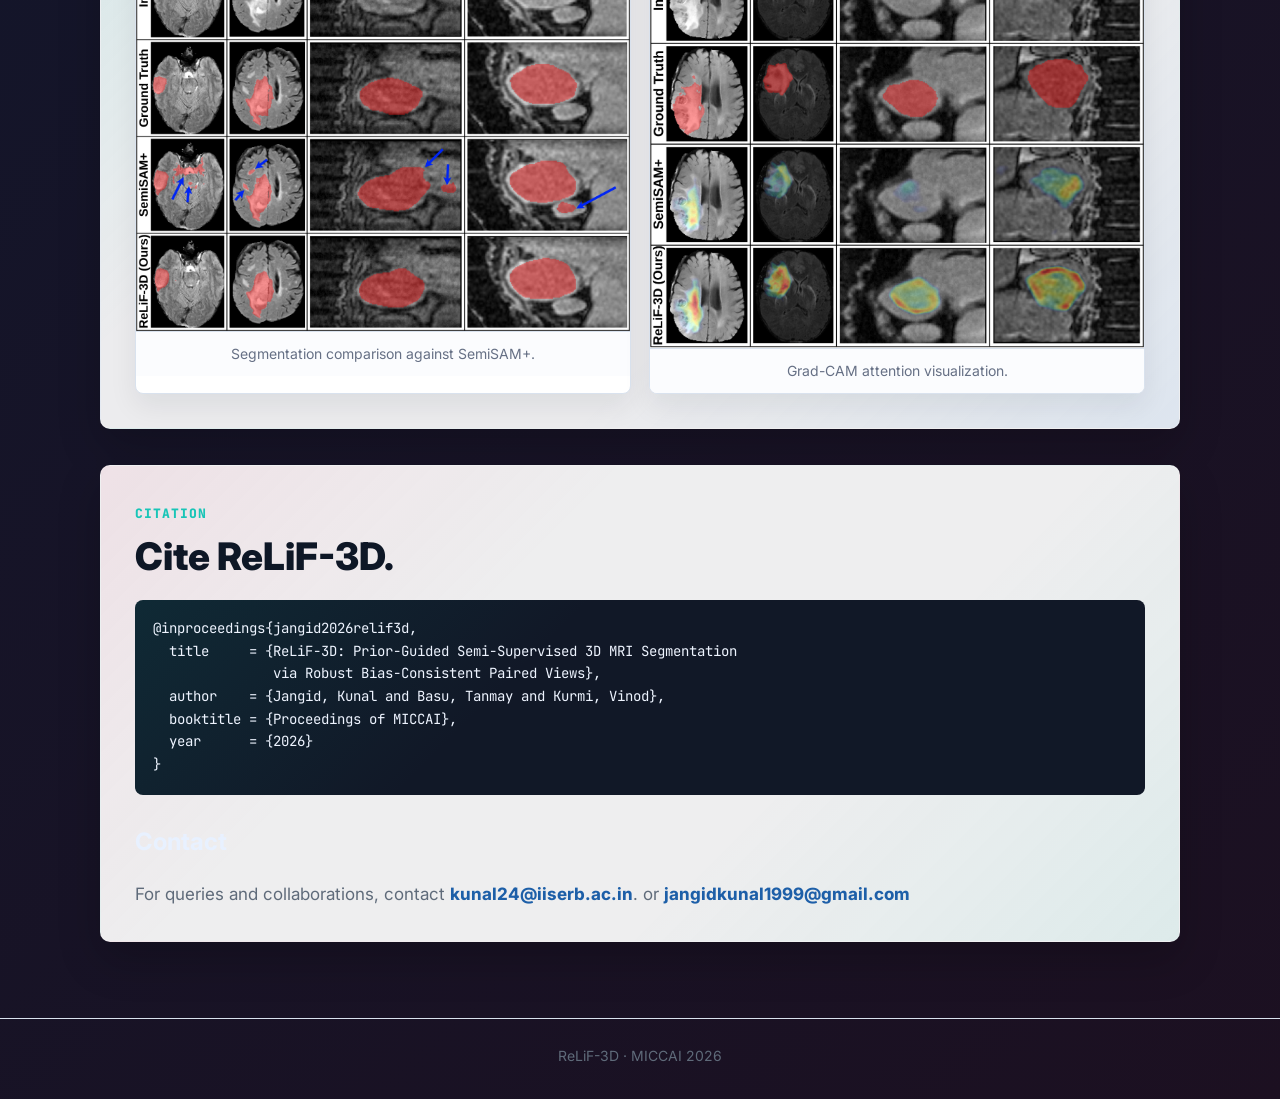
==== commit 829b773d: "first commit" ====
--- a/index.html
+++ b/index.html
@@ -22,9 +22,7 @@
         } catch (error) {
           savedTheme = null;
         }
-        var hour = new Date().getHours();
-        var autoTheme = hour >= 7 && hour < 18 ? "light" : "dark";
-        document.documentElement.dataset.theme = savedTheme || autoTheme;
+        document.documentElement.dataset.theme = savedTheme || "dark";
       })();
     </script>
     <link rel="stylesheet" href="assets/styles.css" />
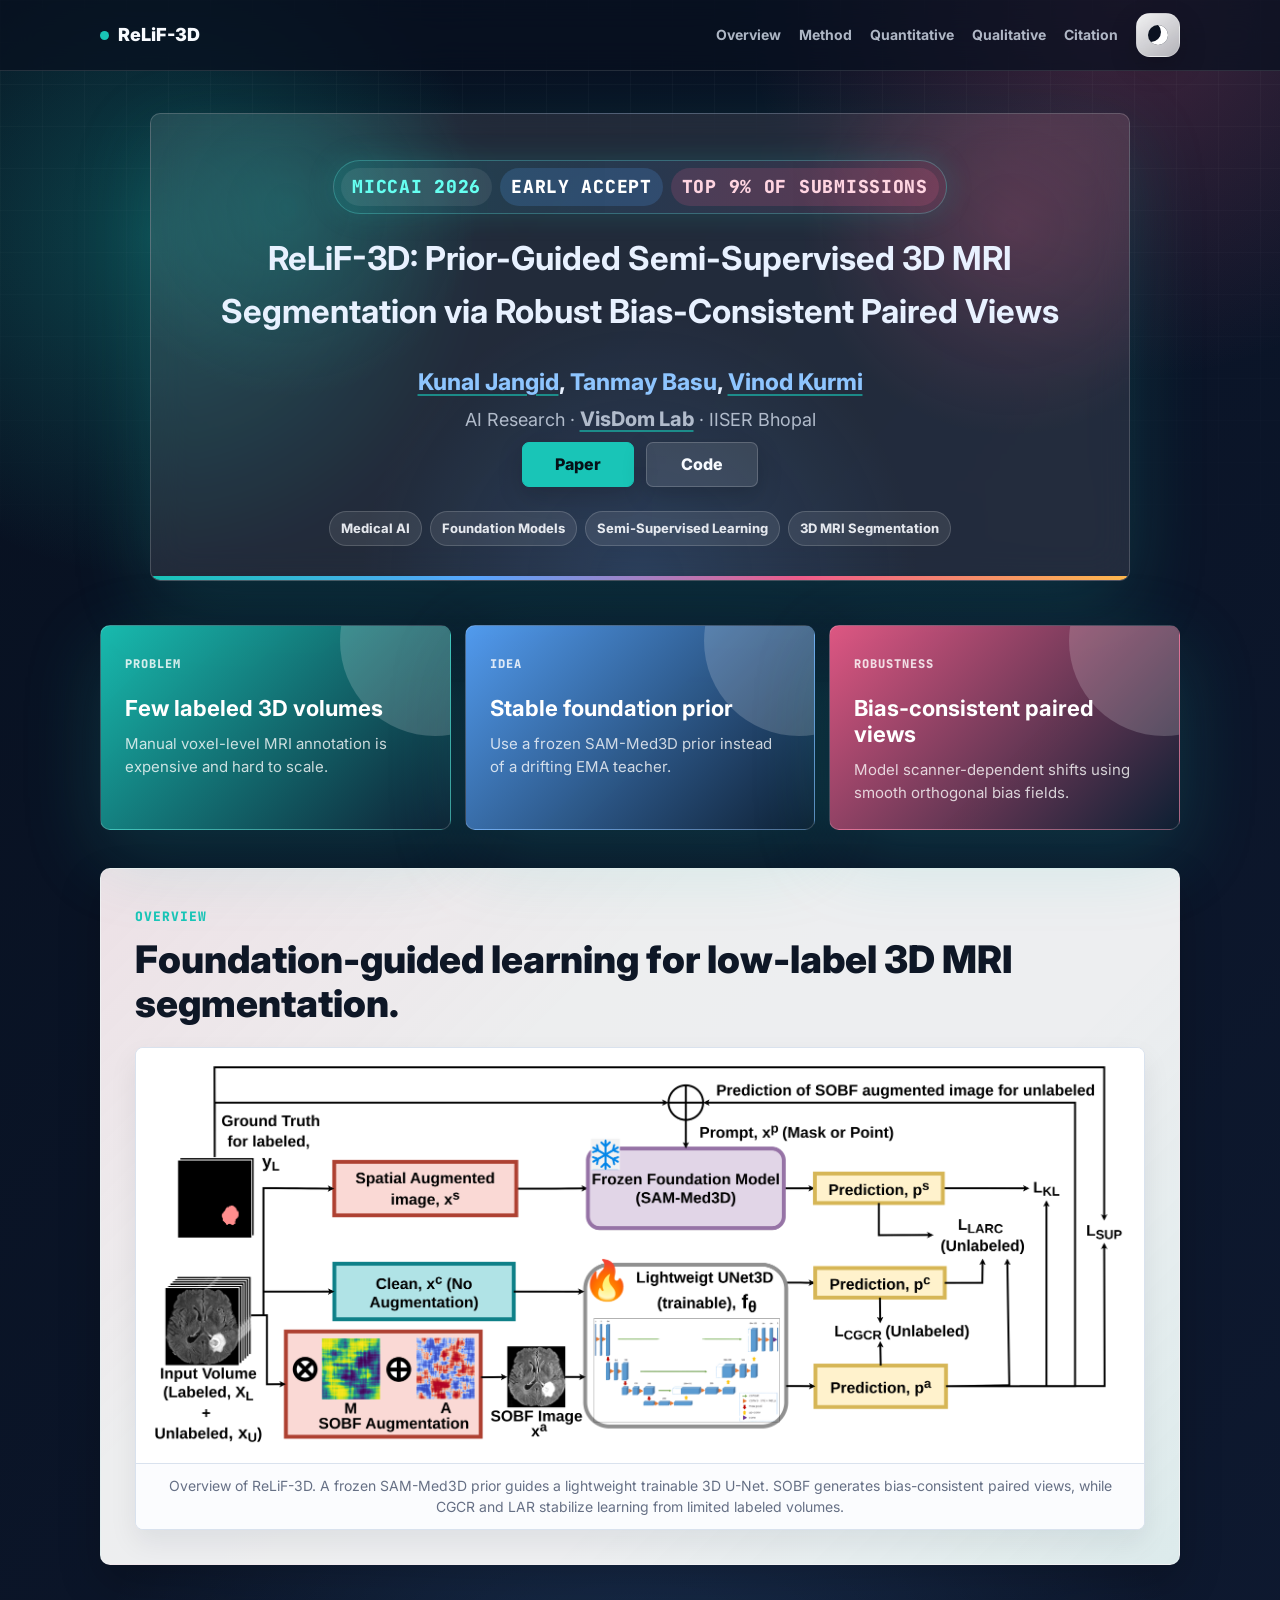
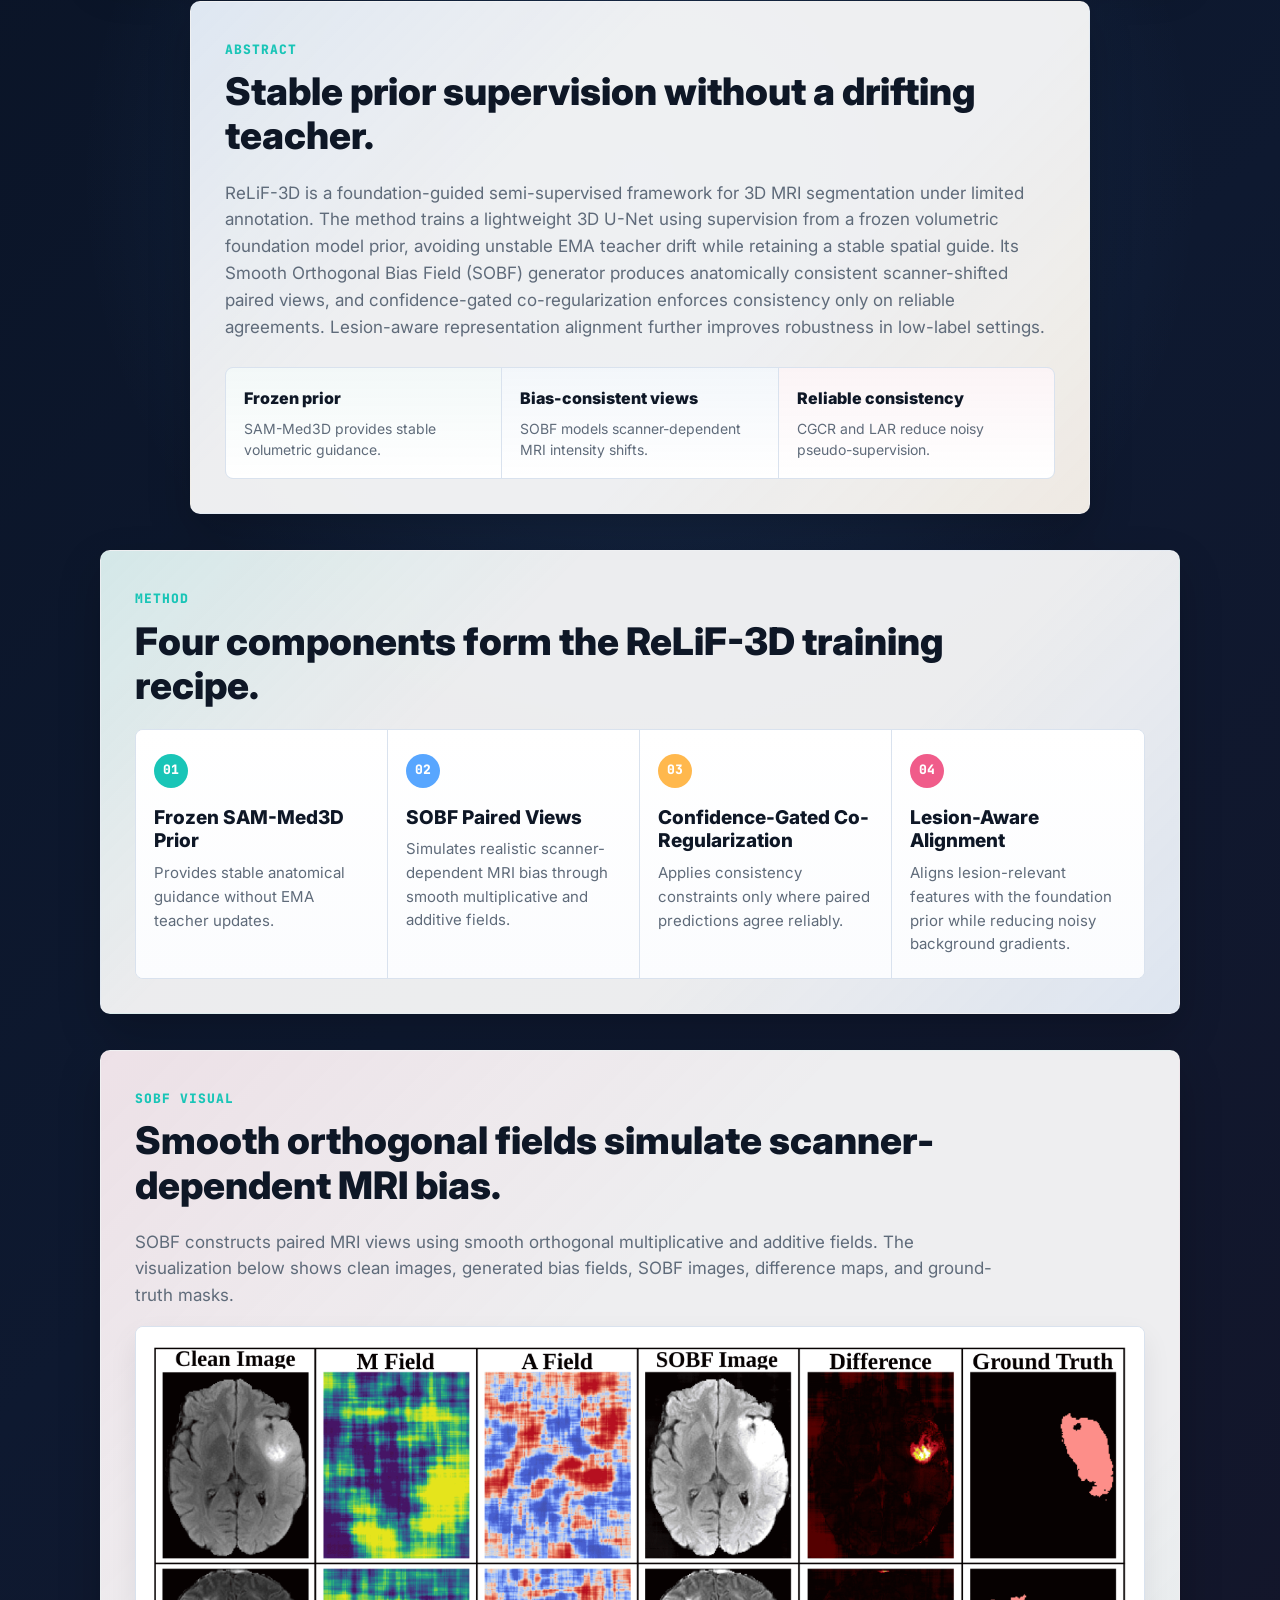
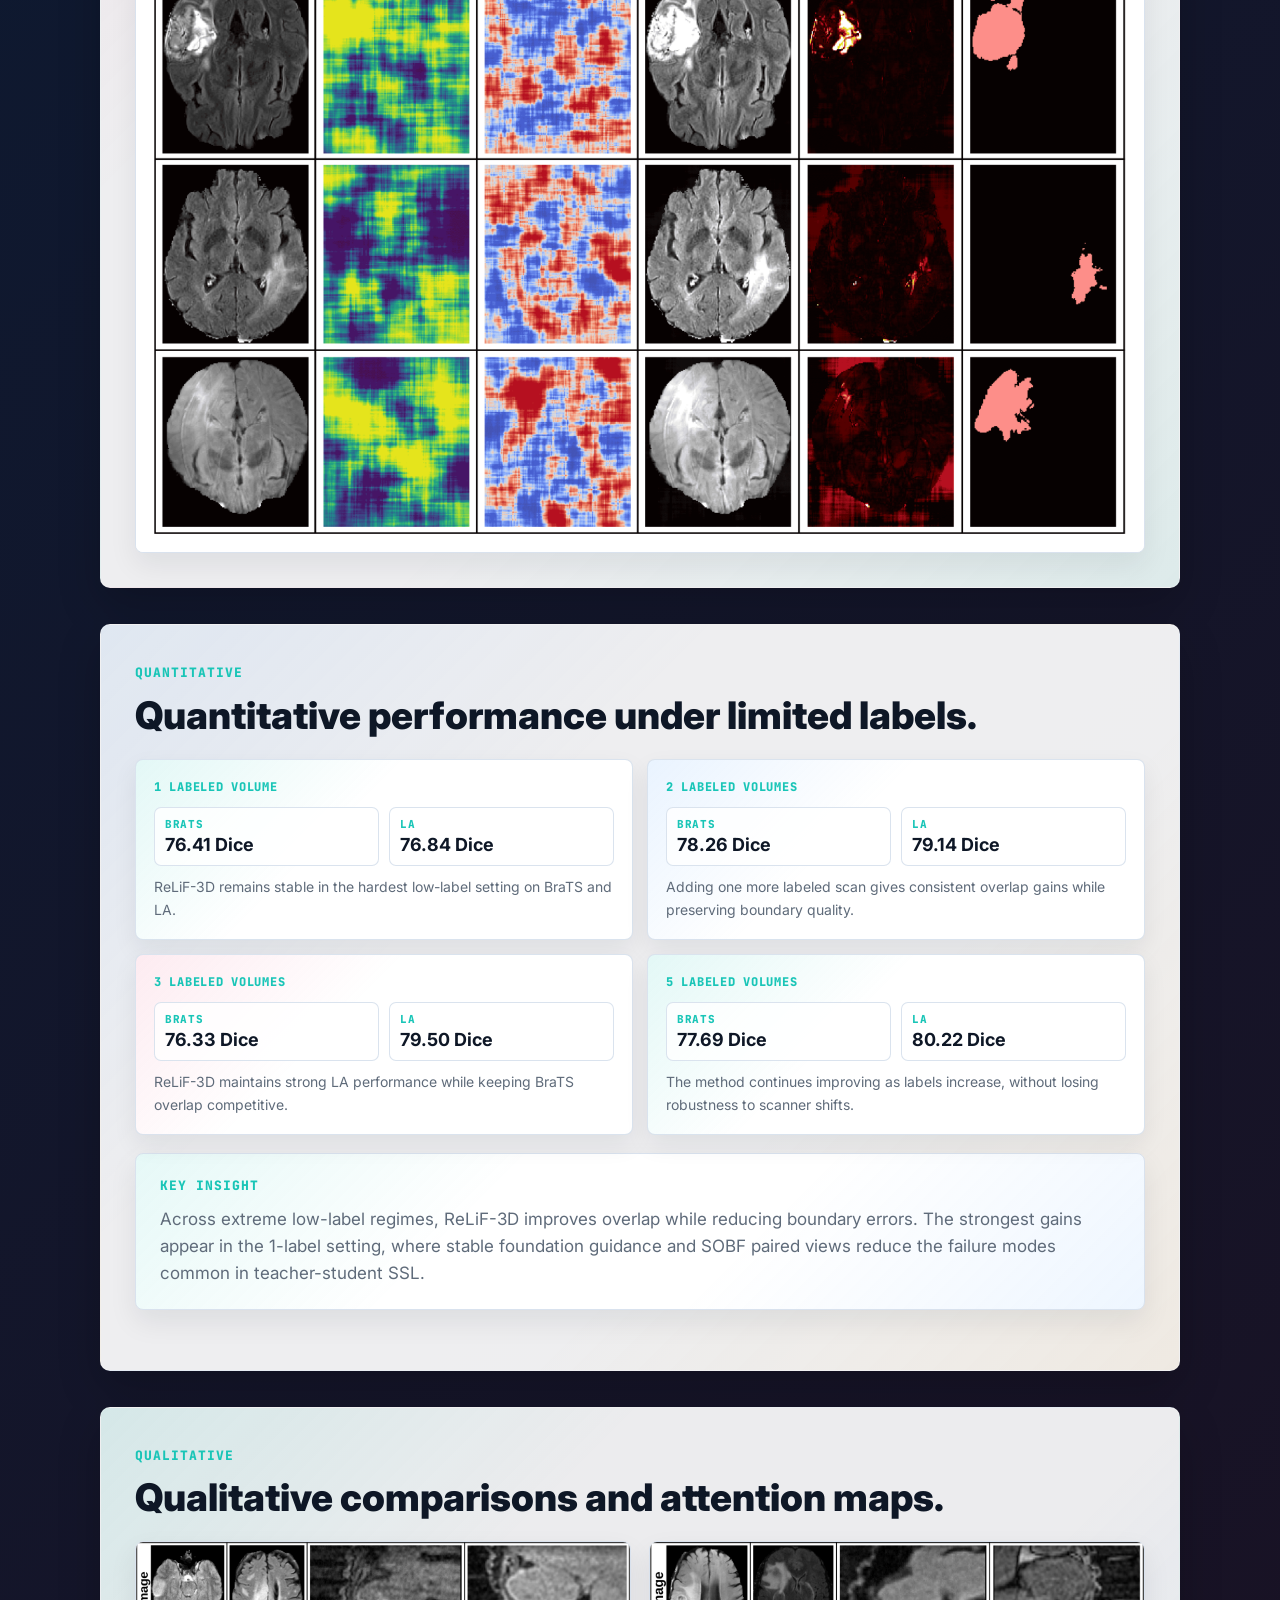
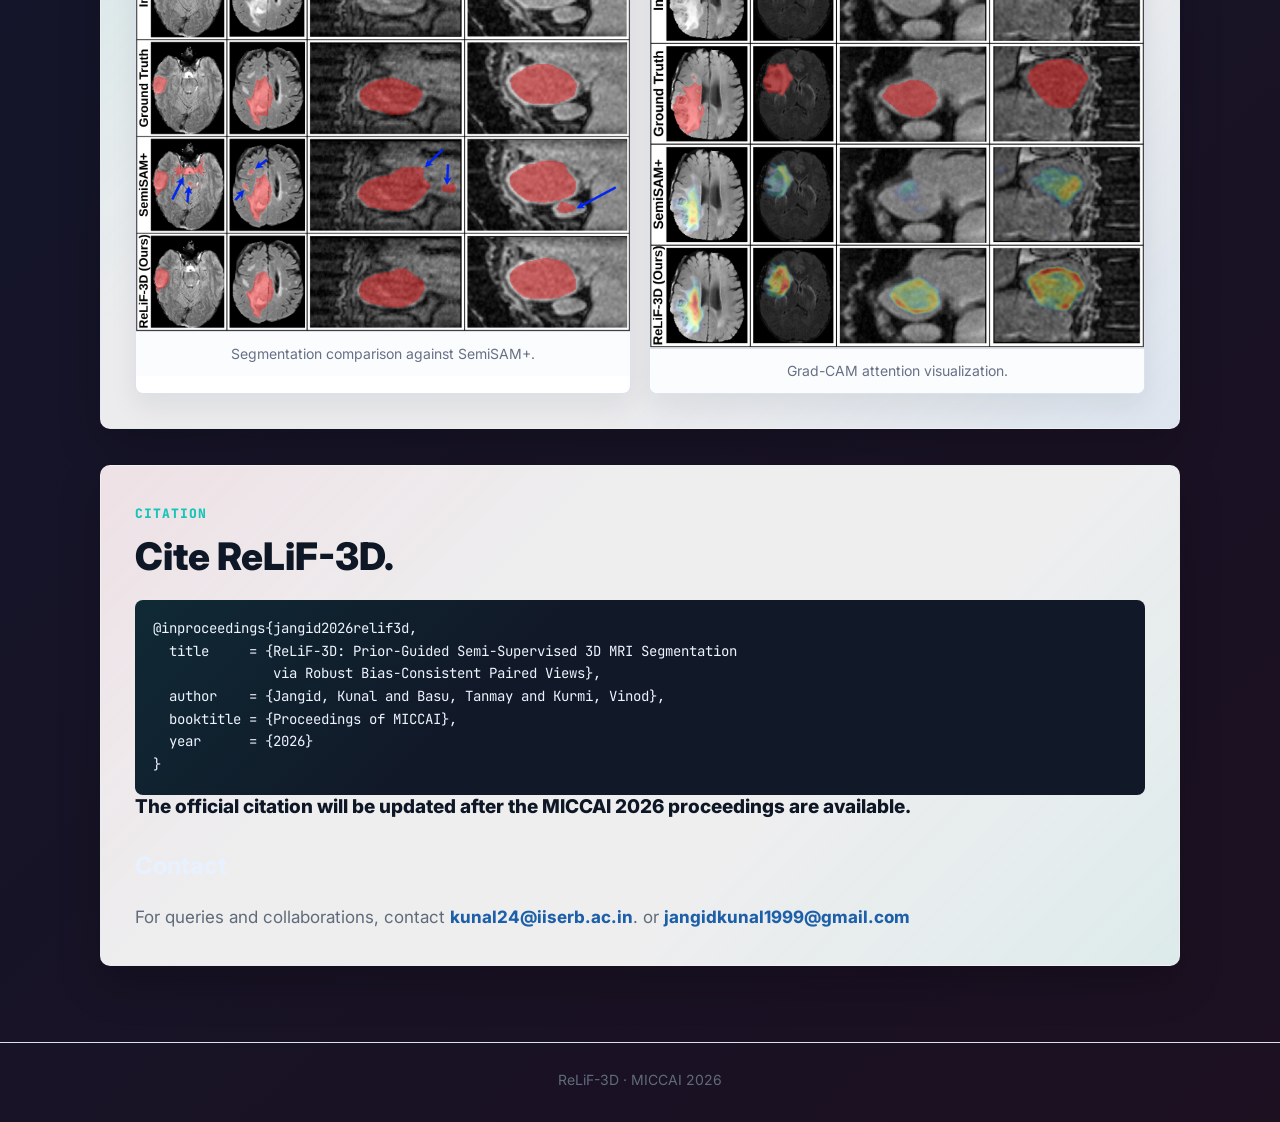
==== commit a4c69c5e: "first commit" ====
--- a/index.html
+++ b/index.html
@@ -270,6 +270,9 @@
   booktitle = {Proceedings of MICCAI},
   year      = {2026}
 }</code></pre>
+        <h3>The official citation will be updated after the MICCAI 2026 proceedings are available.</h3>
+
+
 
         <div class="contact">
           <h2>Contact</h2>
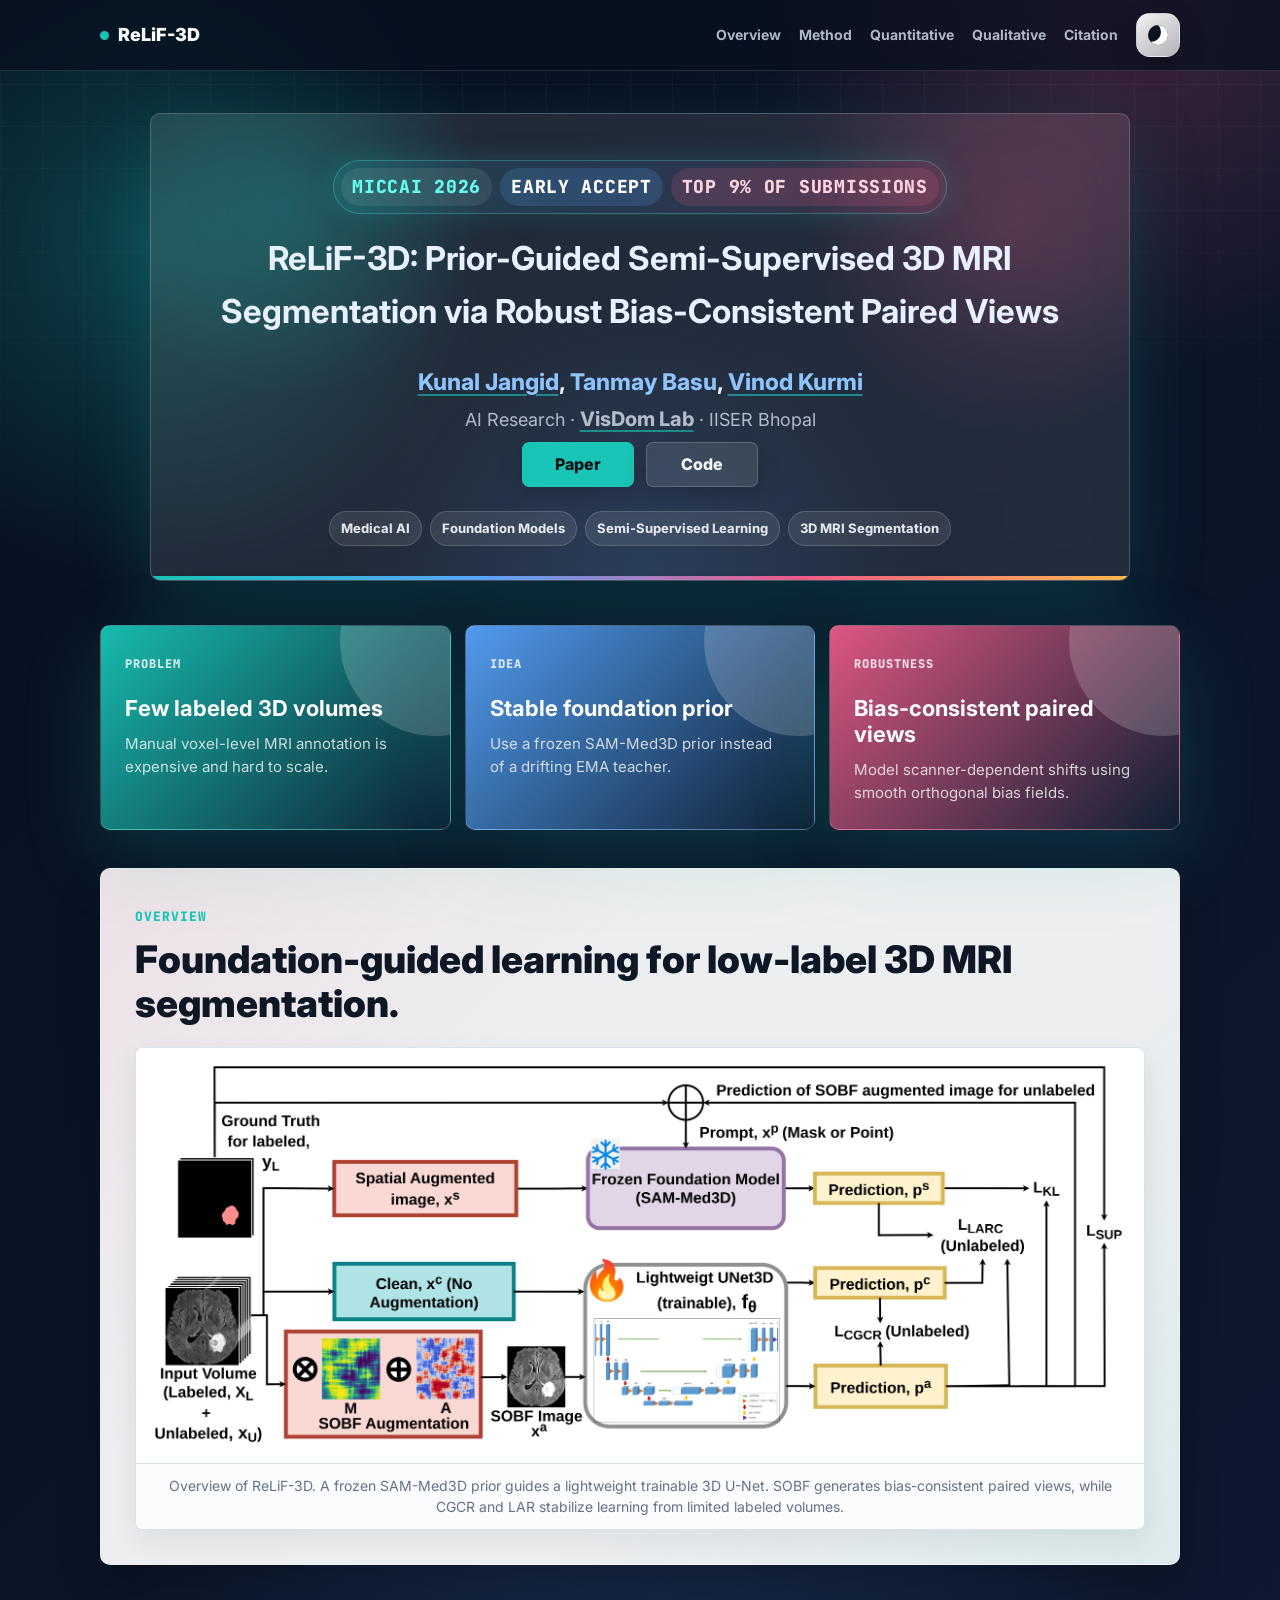
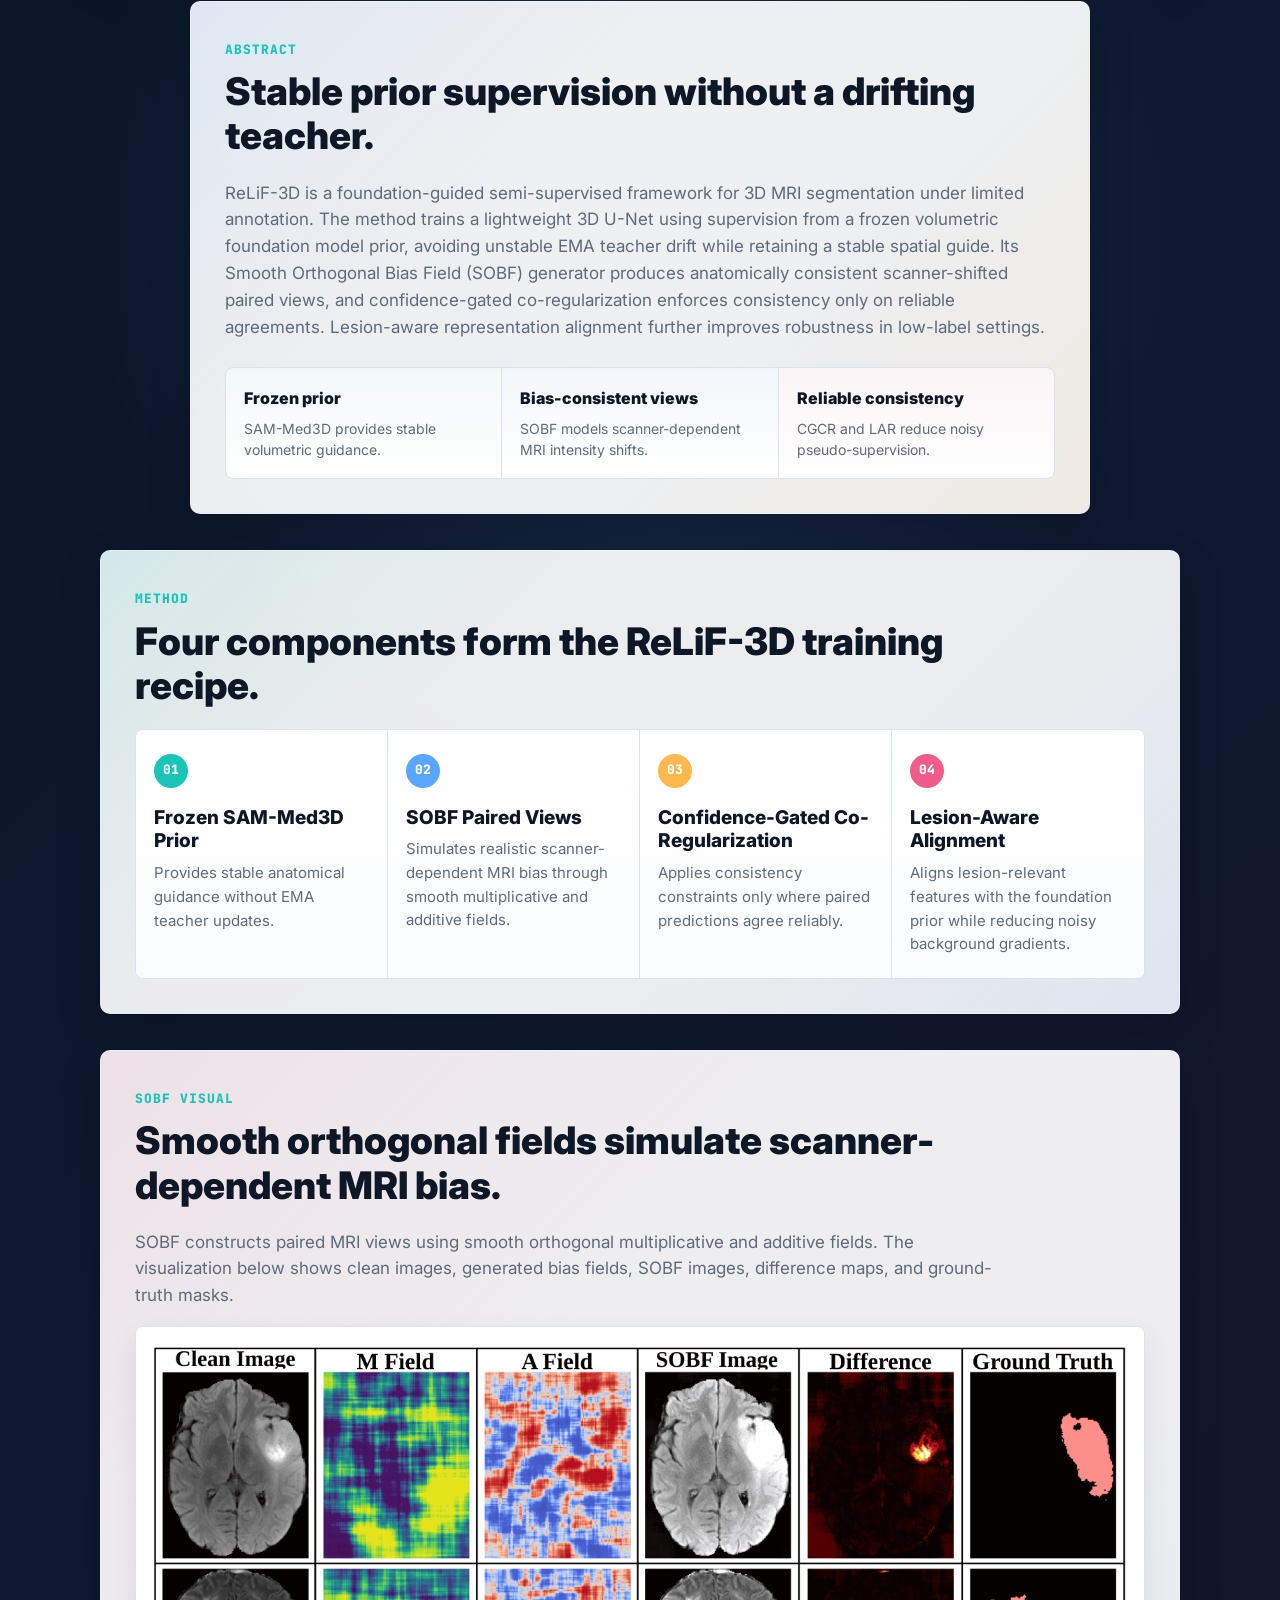
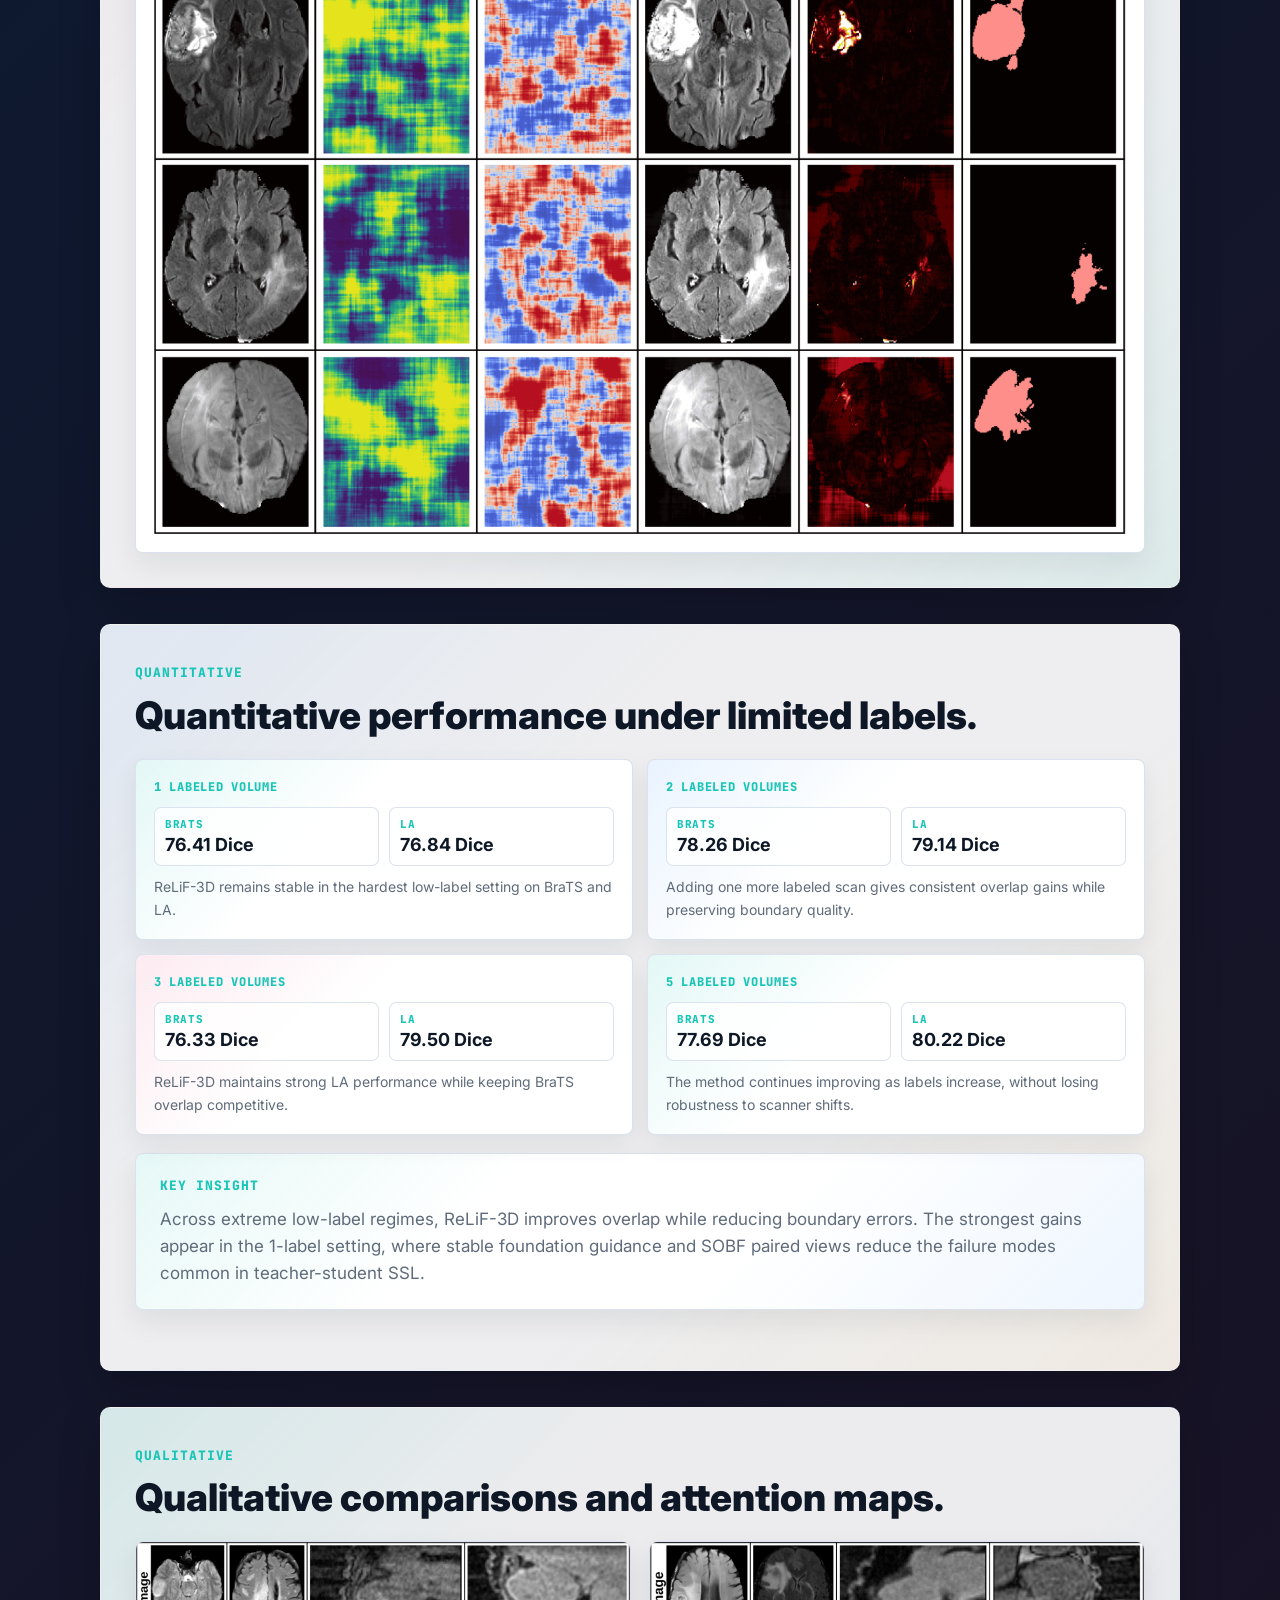
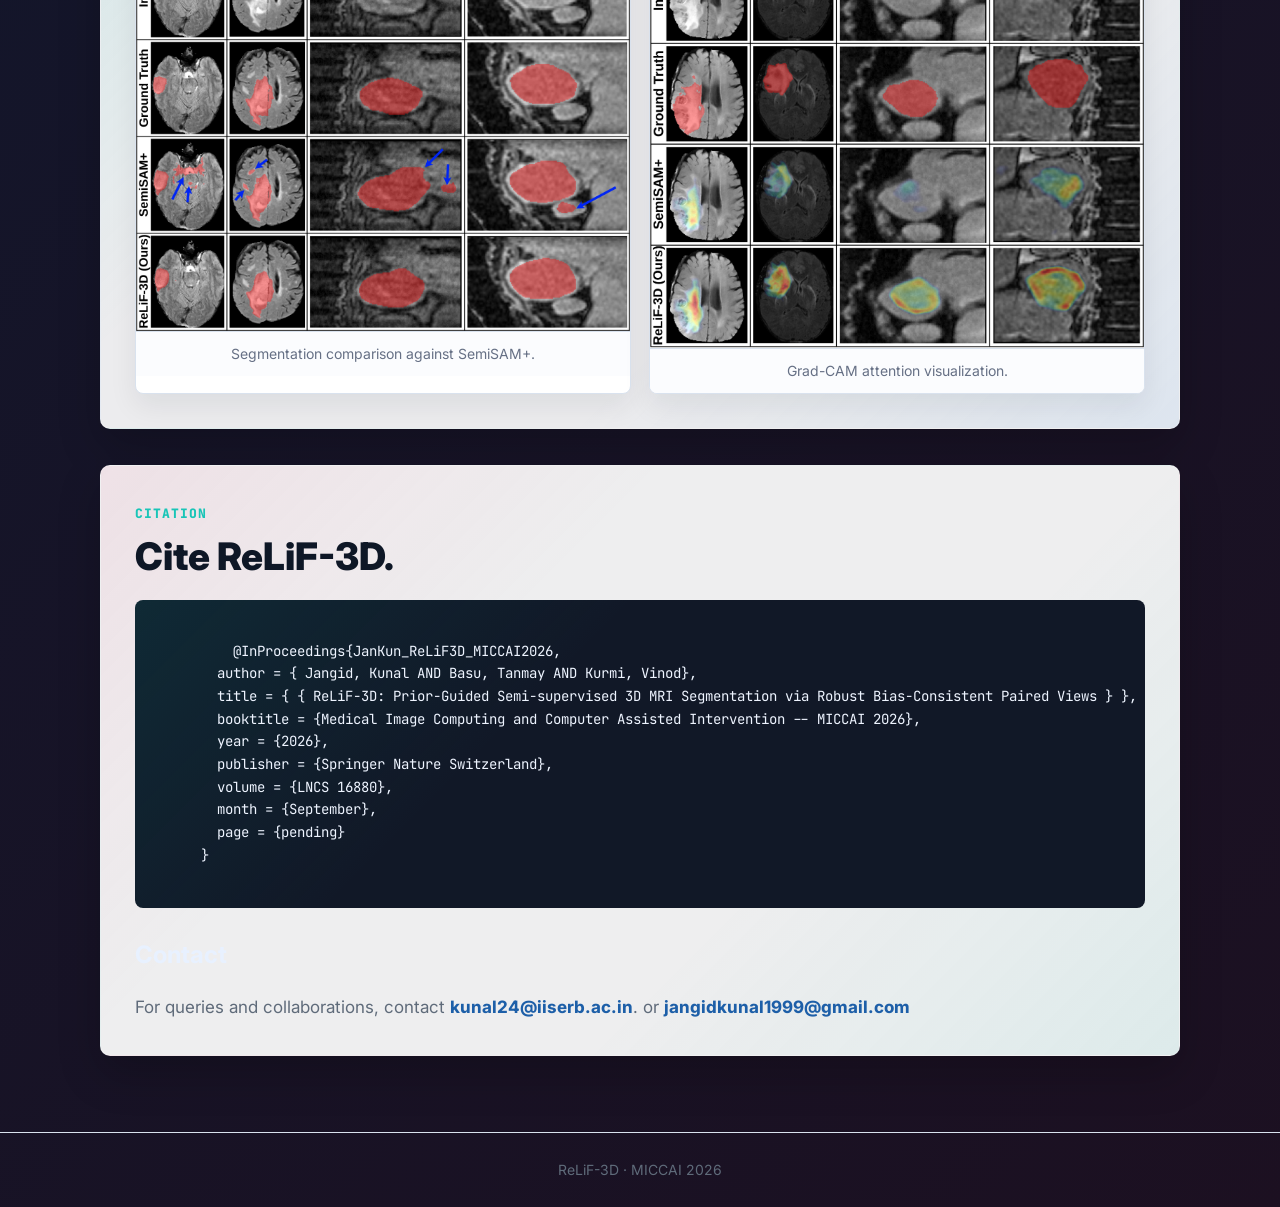
==== commit d6c68208: "Update index.html" ====
--- a/index.html
+++ b/index.html
@@ -71,7 +71,7 @@
         </p> -->
 
         <div class="links" aria-label="Project links">
-          <a href="paper.html">Paper</a>
+          <a href="https://papers.miccai.org/miccai-2026/paper/1855_paper.pdf">Paper</a>
           <a href="https://github.com/kunaljangid01/ReLiF_3D" target="_blank" rel="noreferrer">Code</a>
         </div>
 
@@ -263,15 +263,20 @@
           <span>Citation</span>
           <h2>Cite ReLiF-3D.</h2>
         </div>
-        <pre><code>@inproceedings{jangid2026relif3d,
-  title     = {ReLiF-3D: Prior-Guided Semi-Supervised 3D MRI Segmentation
-               via Robust Bias-Consistent Paired Views},
-  author    = {Jangid, Kunal and Basu, Tanmay and Kurmi, Vinod},
-  booktitle = {Proceedings of MICCAI},
-  year      = {2026}
-}</code></pre>
-        <h3>The official citation will be updated after the MICCAI 2026 proceedings are available.</h3>
-
+        <pre><code>
+          @InProceedings{JanKun_ReLiF3D_MICCAI2026,
+        author = { Jangid, Kunal AND Basu, Tanmay AND Kurmi, Vinod},
+        title = { { ReLiF-3D: Prior-Guided Semi-supervised 3D MRI Segmentation via Robust Bias-Consistent Paired Views } },
+        booktitle = {Medical Image Computing and Computer Assisted Intervention -- MICCAI 2026},
+        year = {2026},
+        publisher = {Springer Nature Switzerland},
+        volume = {LNCS 16880},
+        month = {September},
+        page = {pending}
+      }
+        </code></pre>
+        <!--<h3>The official citation will be updated after the MICCAI 2026 proceedings are available.</h3>
+        -->
 
 
         <div class="contact">
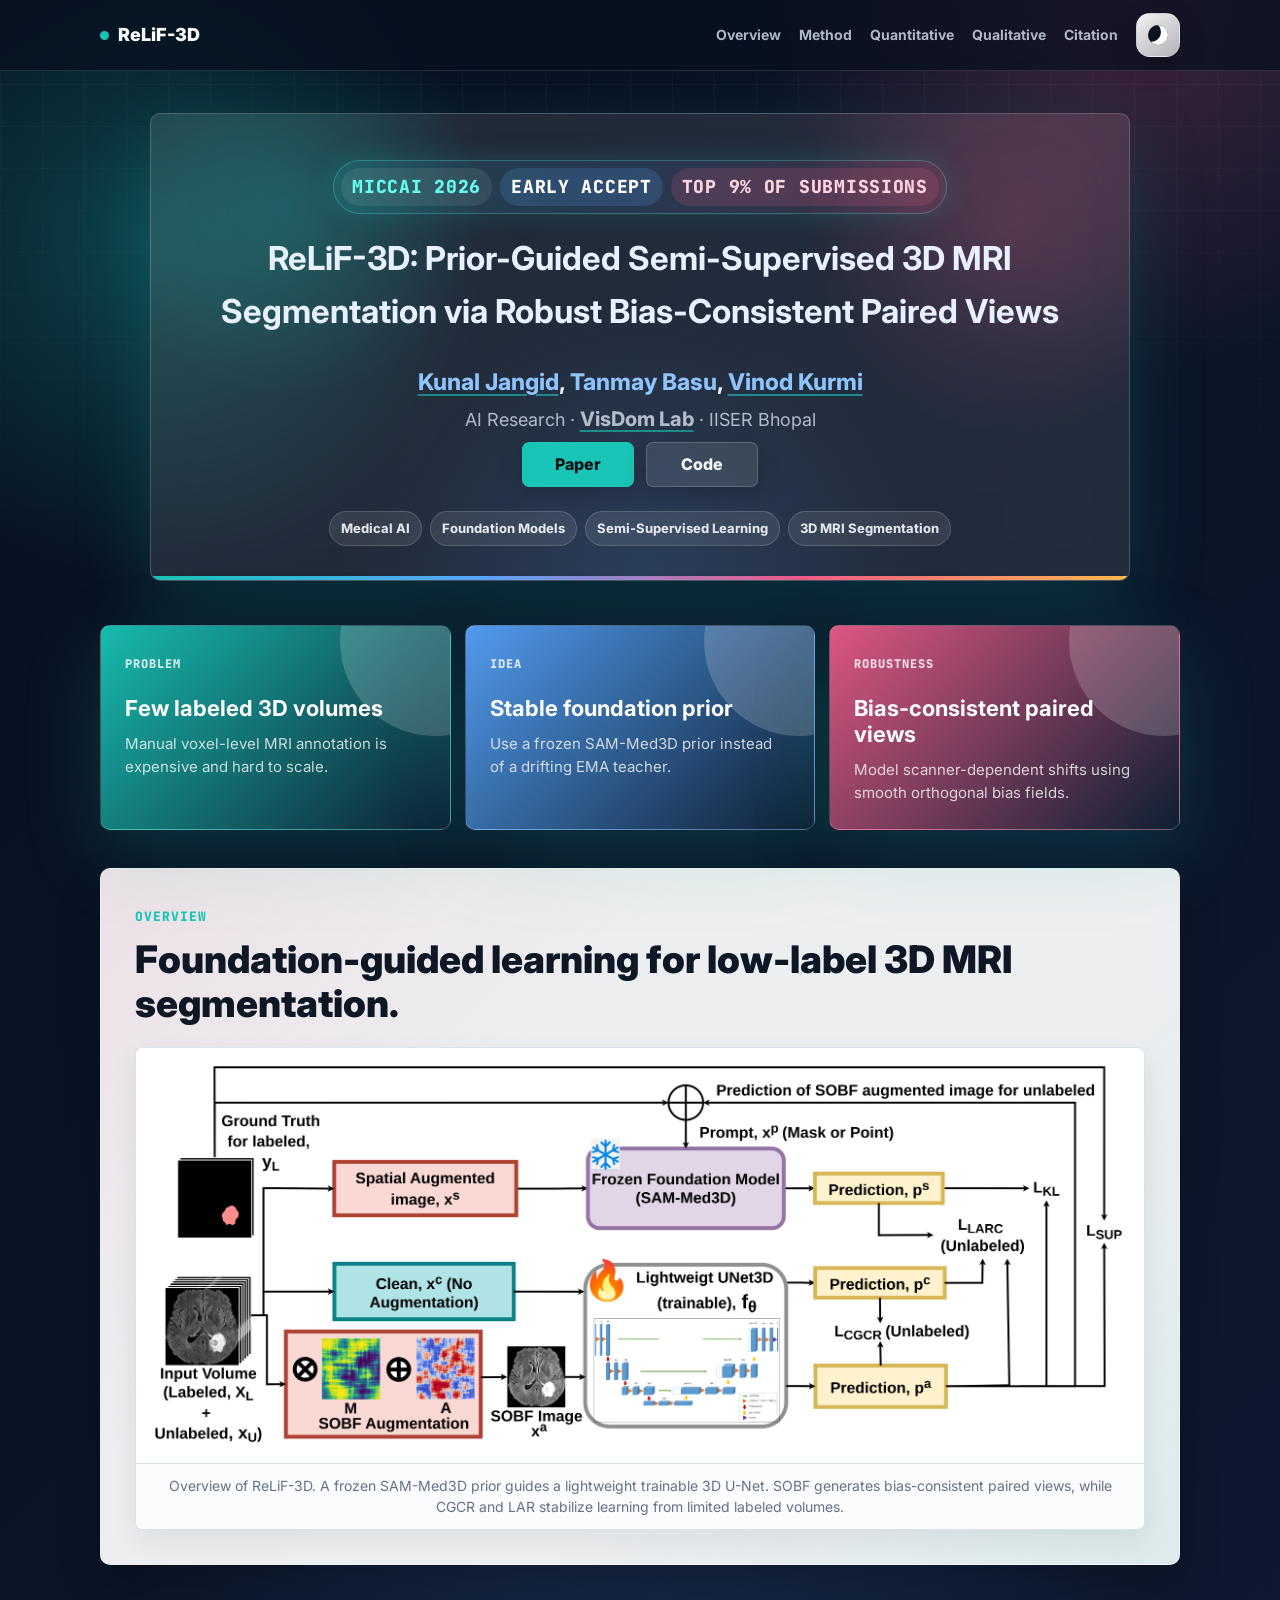
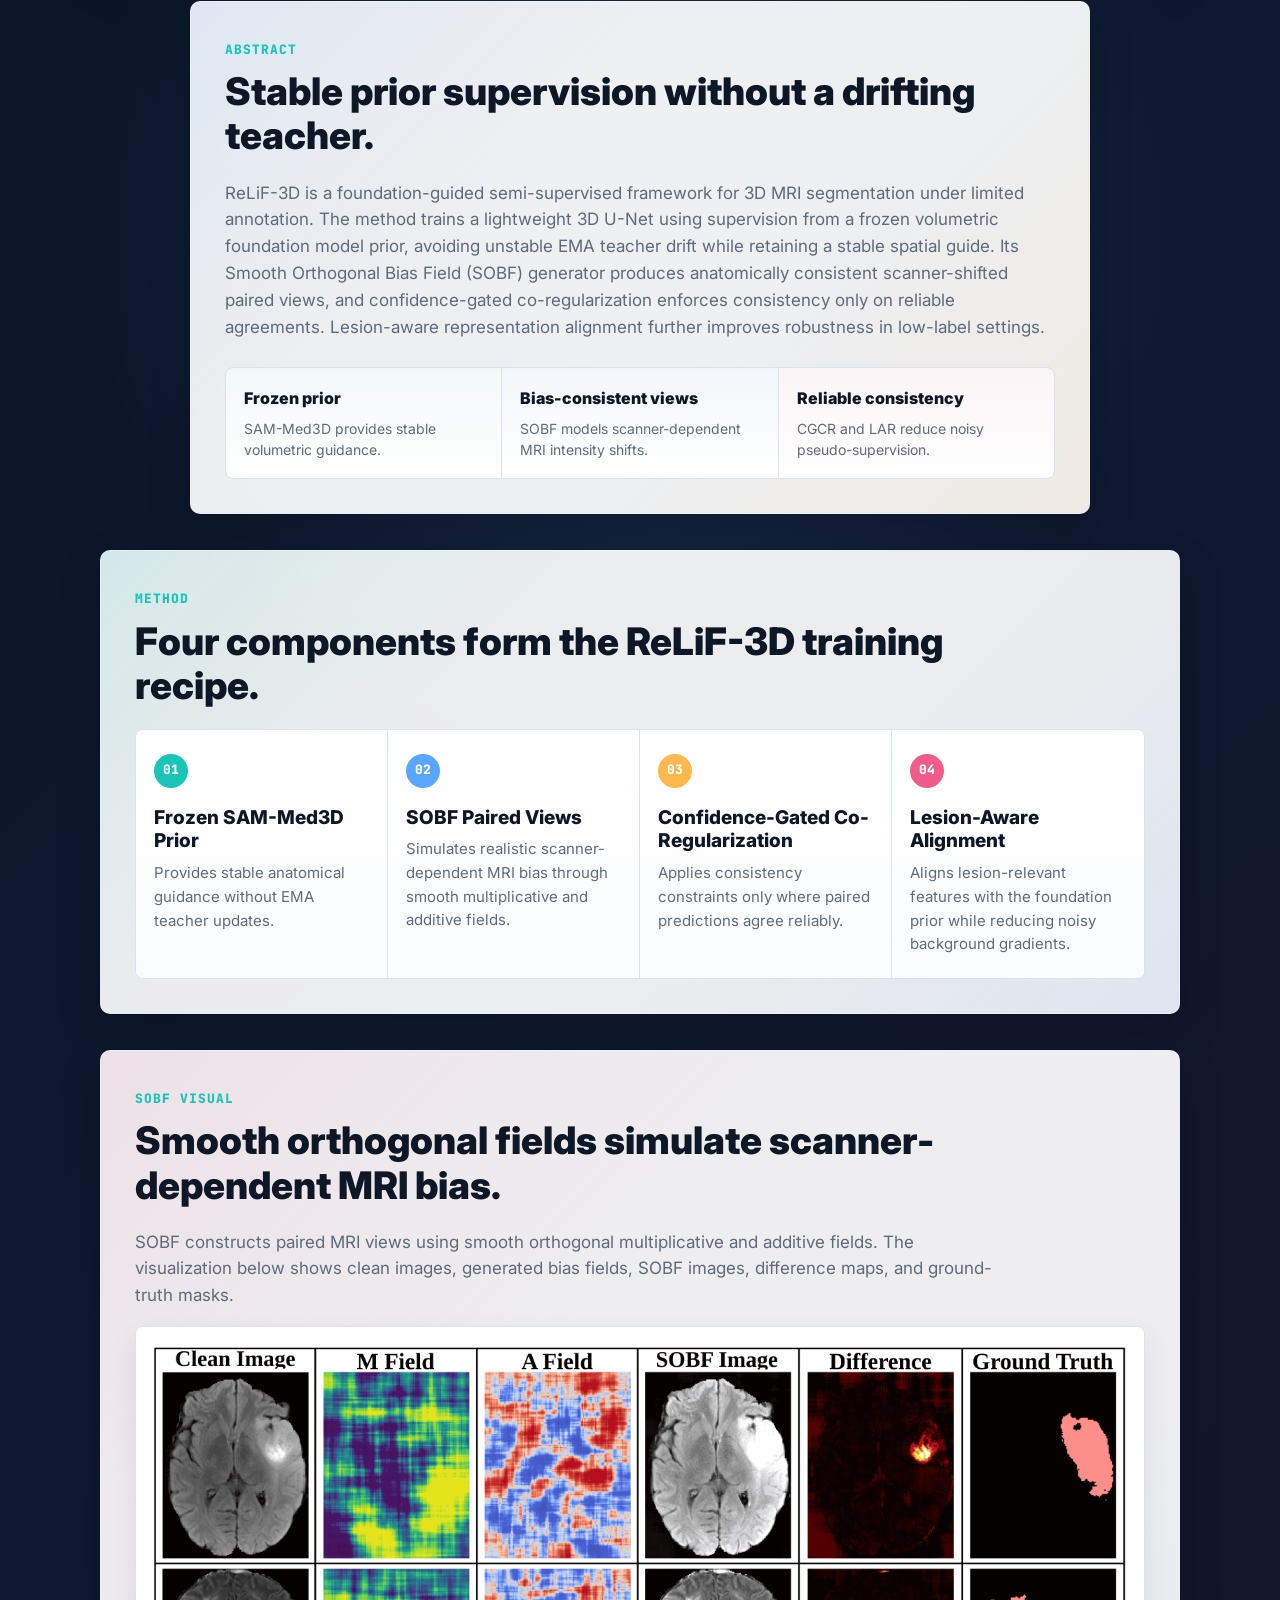
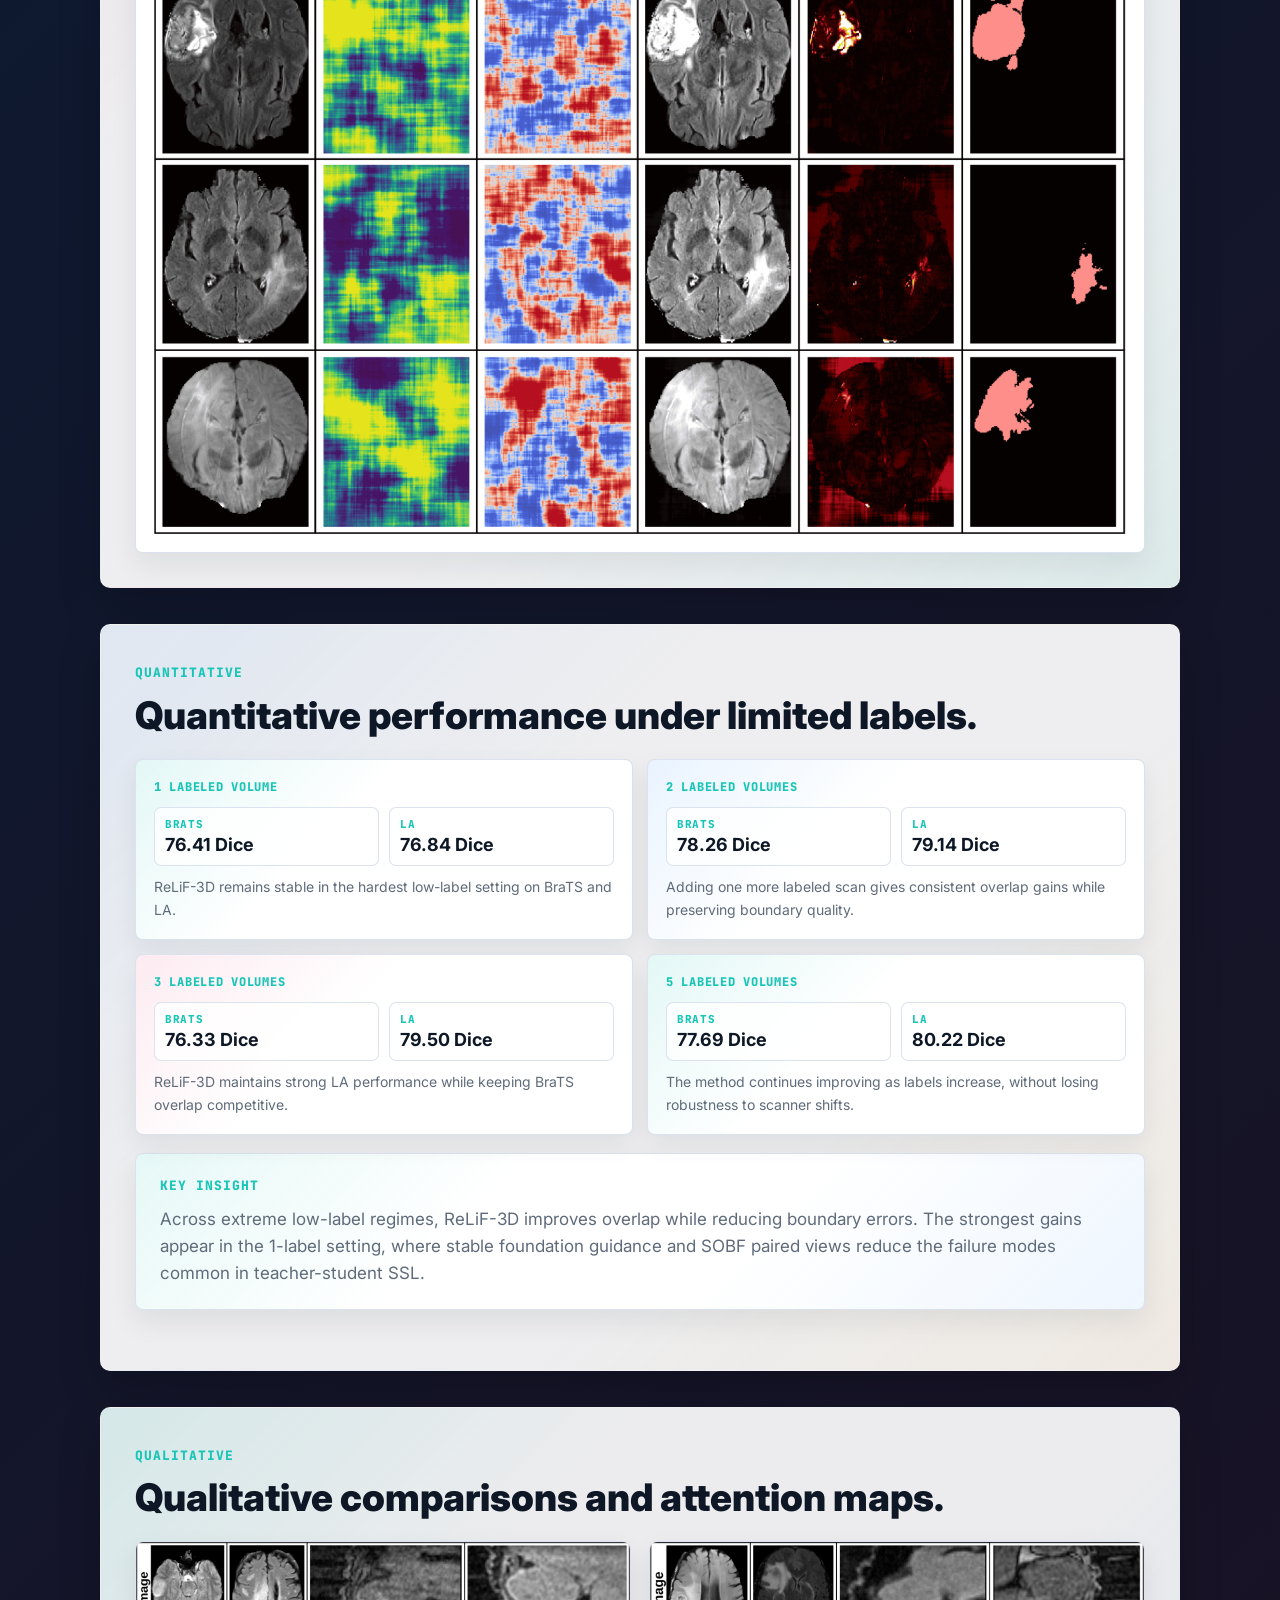
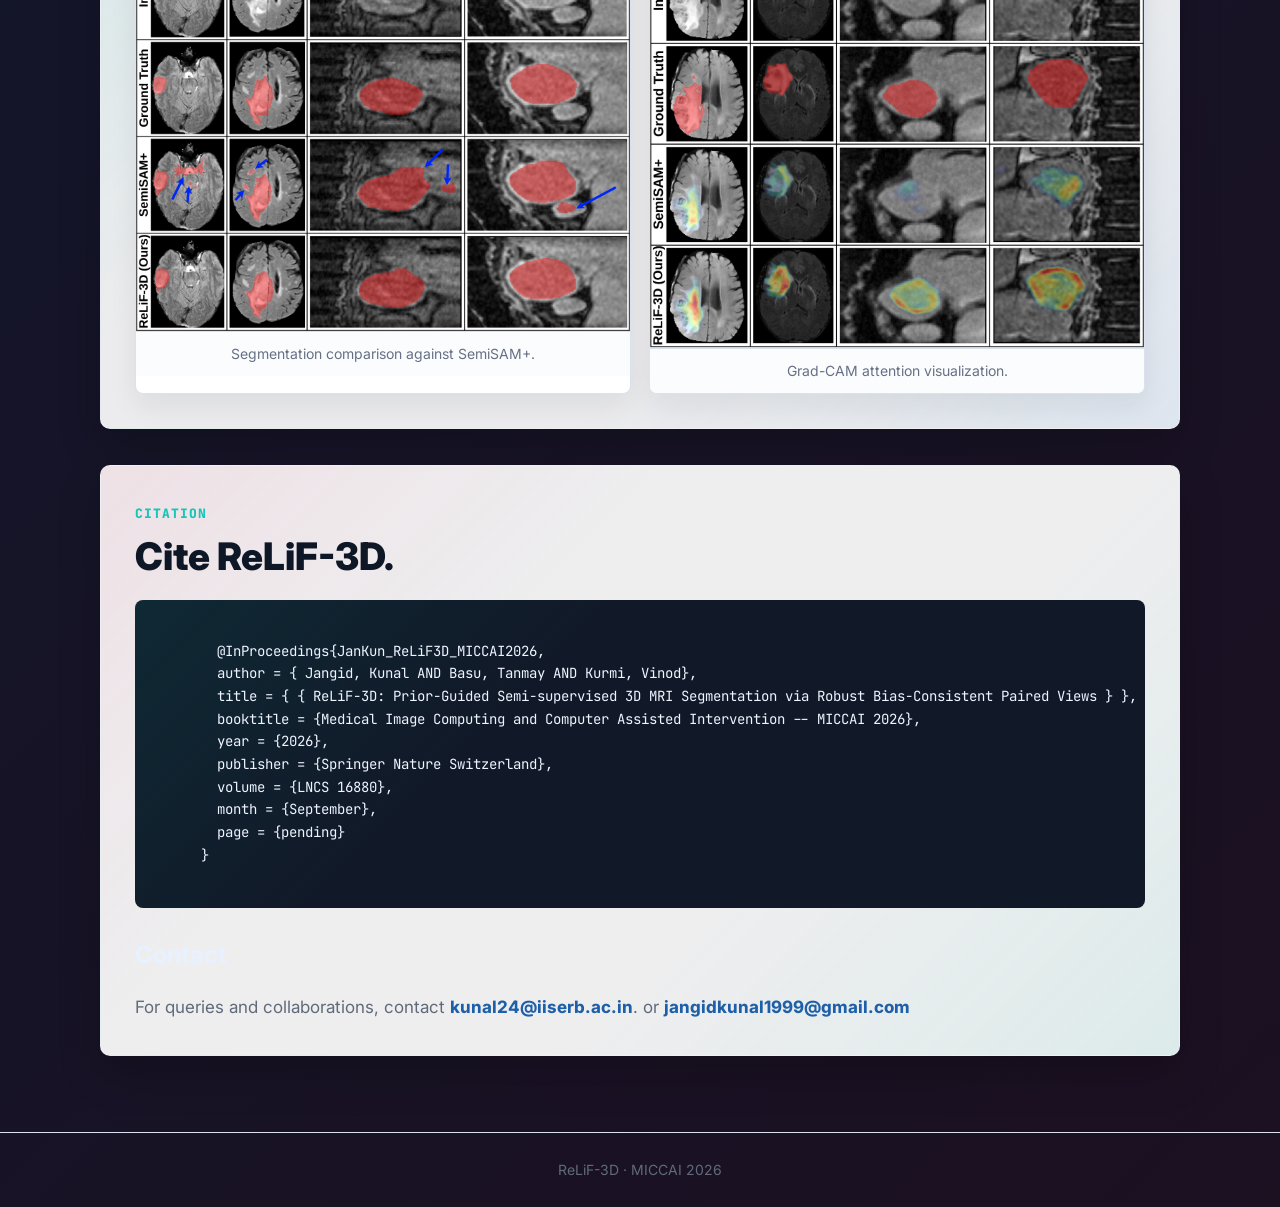
==== commit e97702be: "Update index.html" ====
--- a/index.html
+++ b/index.html
@@ -264,7 +264,7 @@
           <h2>Cite ReLiF-3D.</h2>
         </div>
         <pre><code>
-          @InProceedings{JanKun_ReLiF3D_MICCAI2026,
+        @InProceedings{JanKun_ReLiF3D_MICCAI2026,
         author = { Jangid, Kunal AND Basu, Tanmay AND Kurmi, Vinod},
         title = { { ReLiF-3D: Prior-Guided Semi-supervised 3D MRI Segmentation via Robust Bias-Consistent Paired Views } },
         booktitle = {Medical Image Computing and Computer Assisted Intervention -- MICCAI 2026},
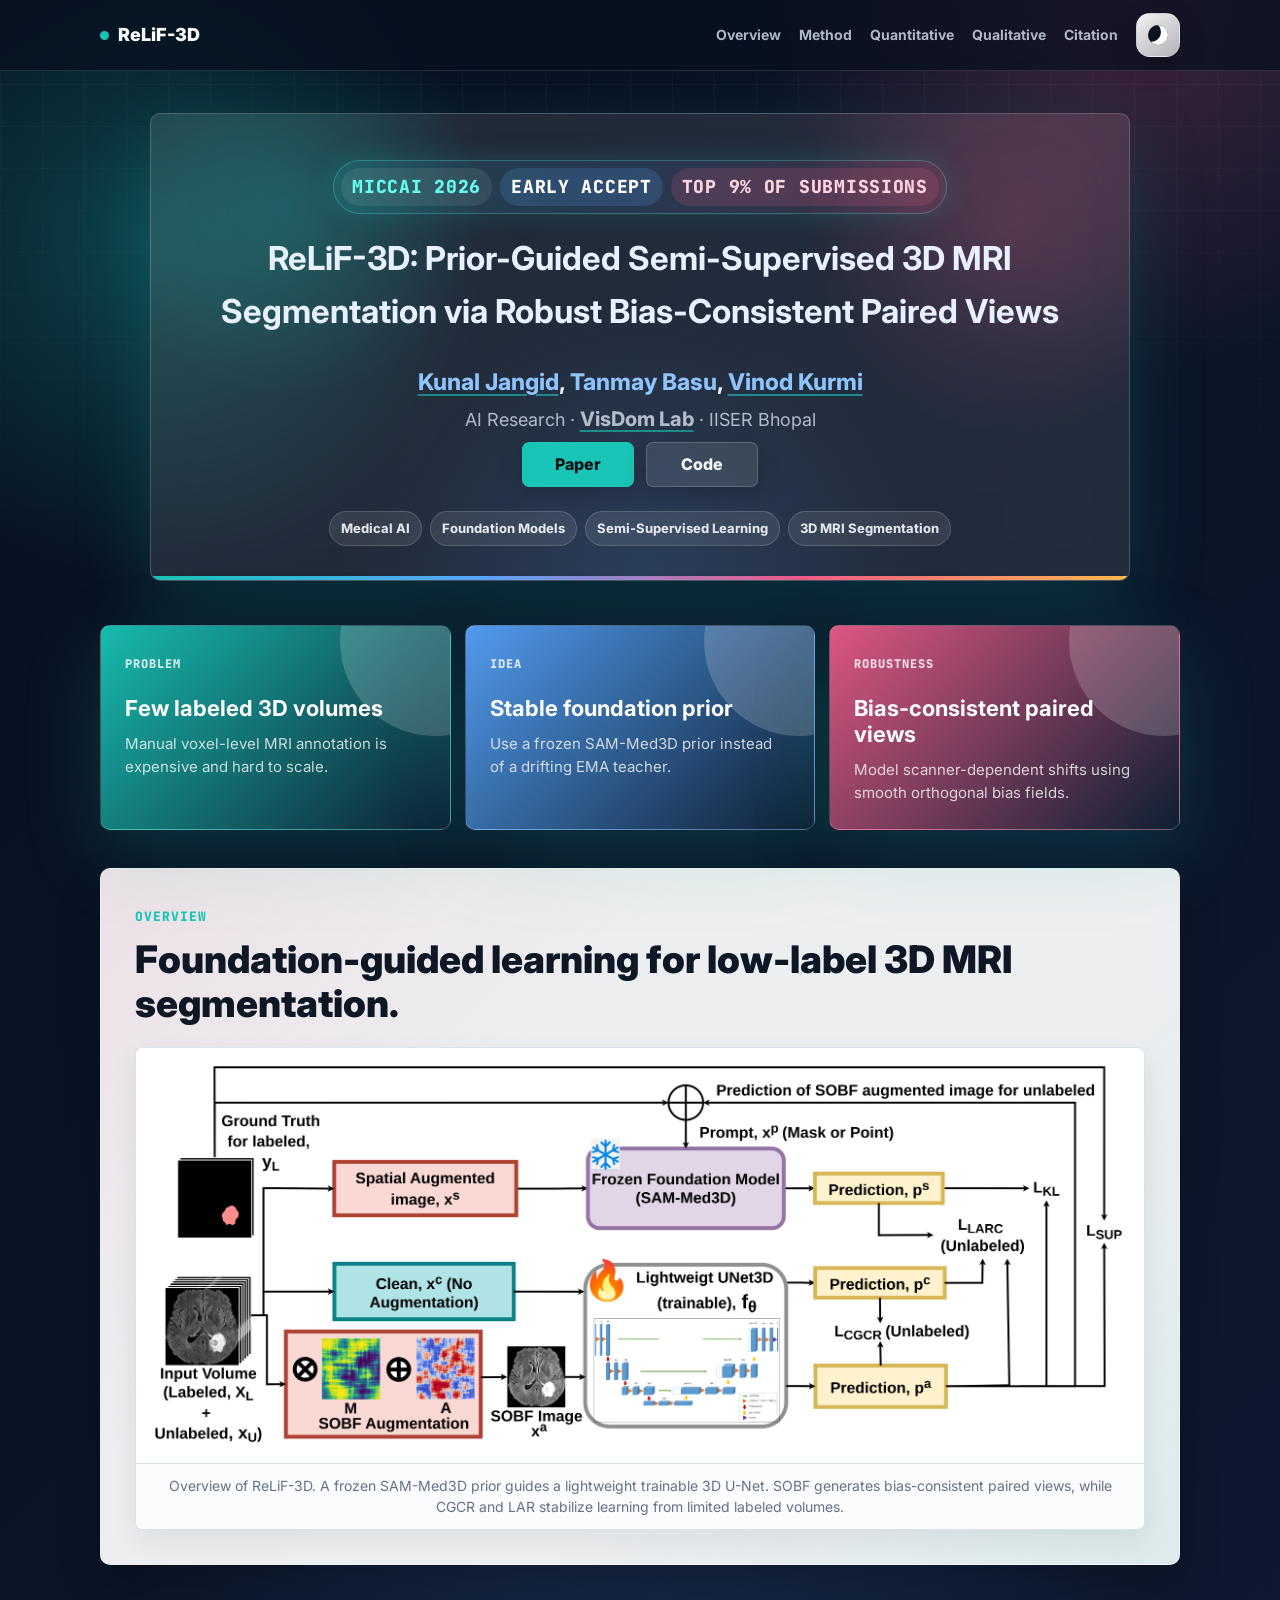
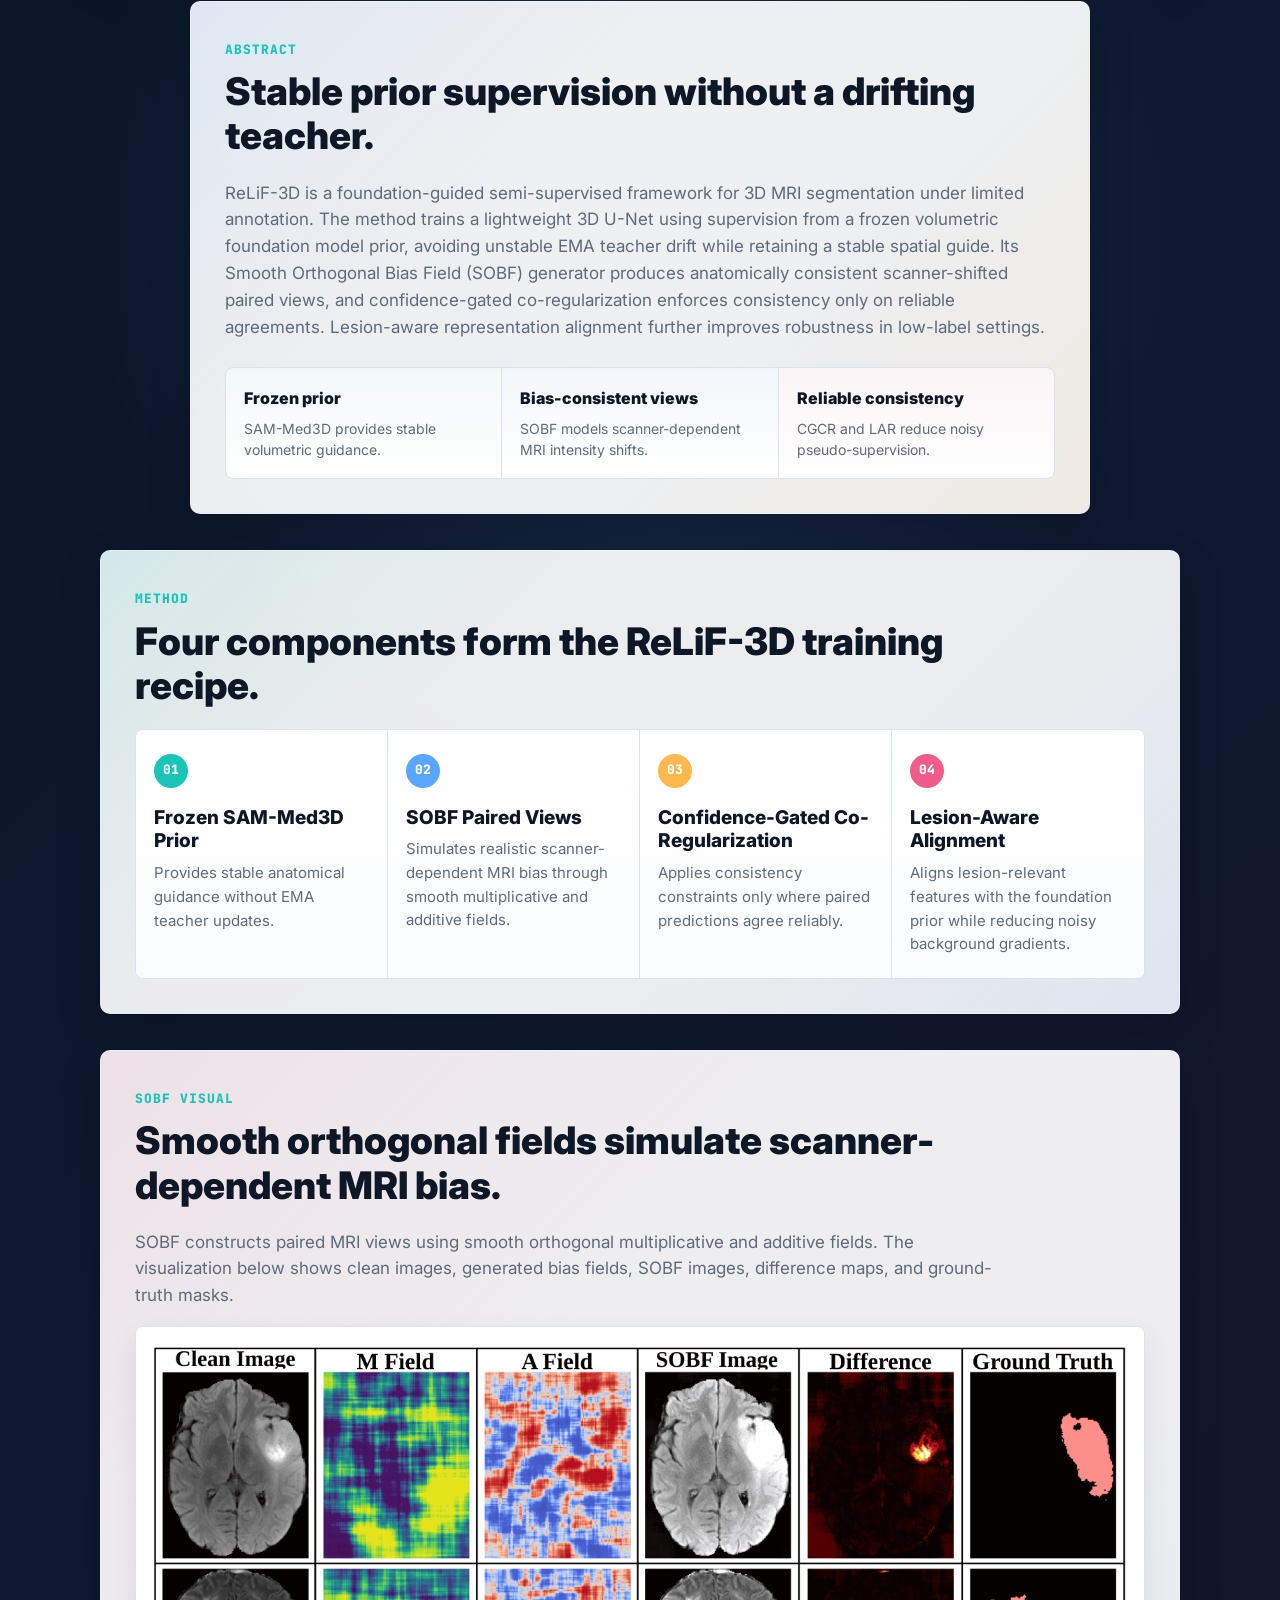
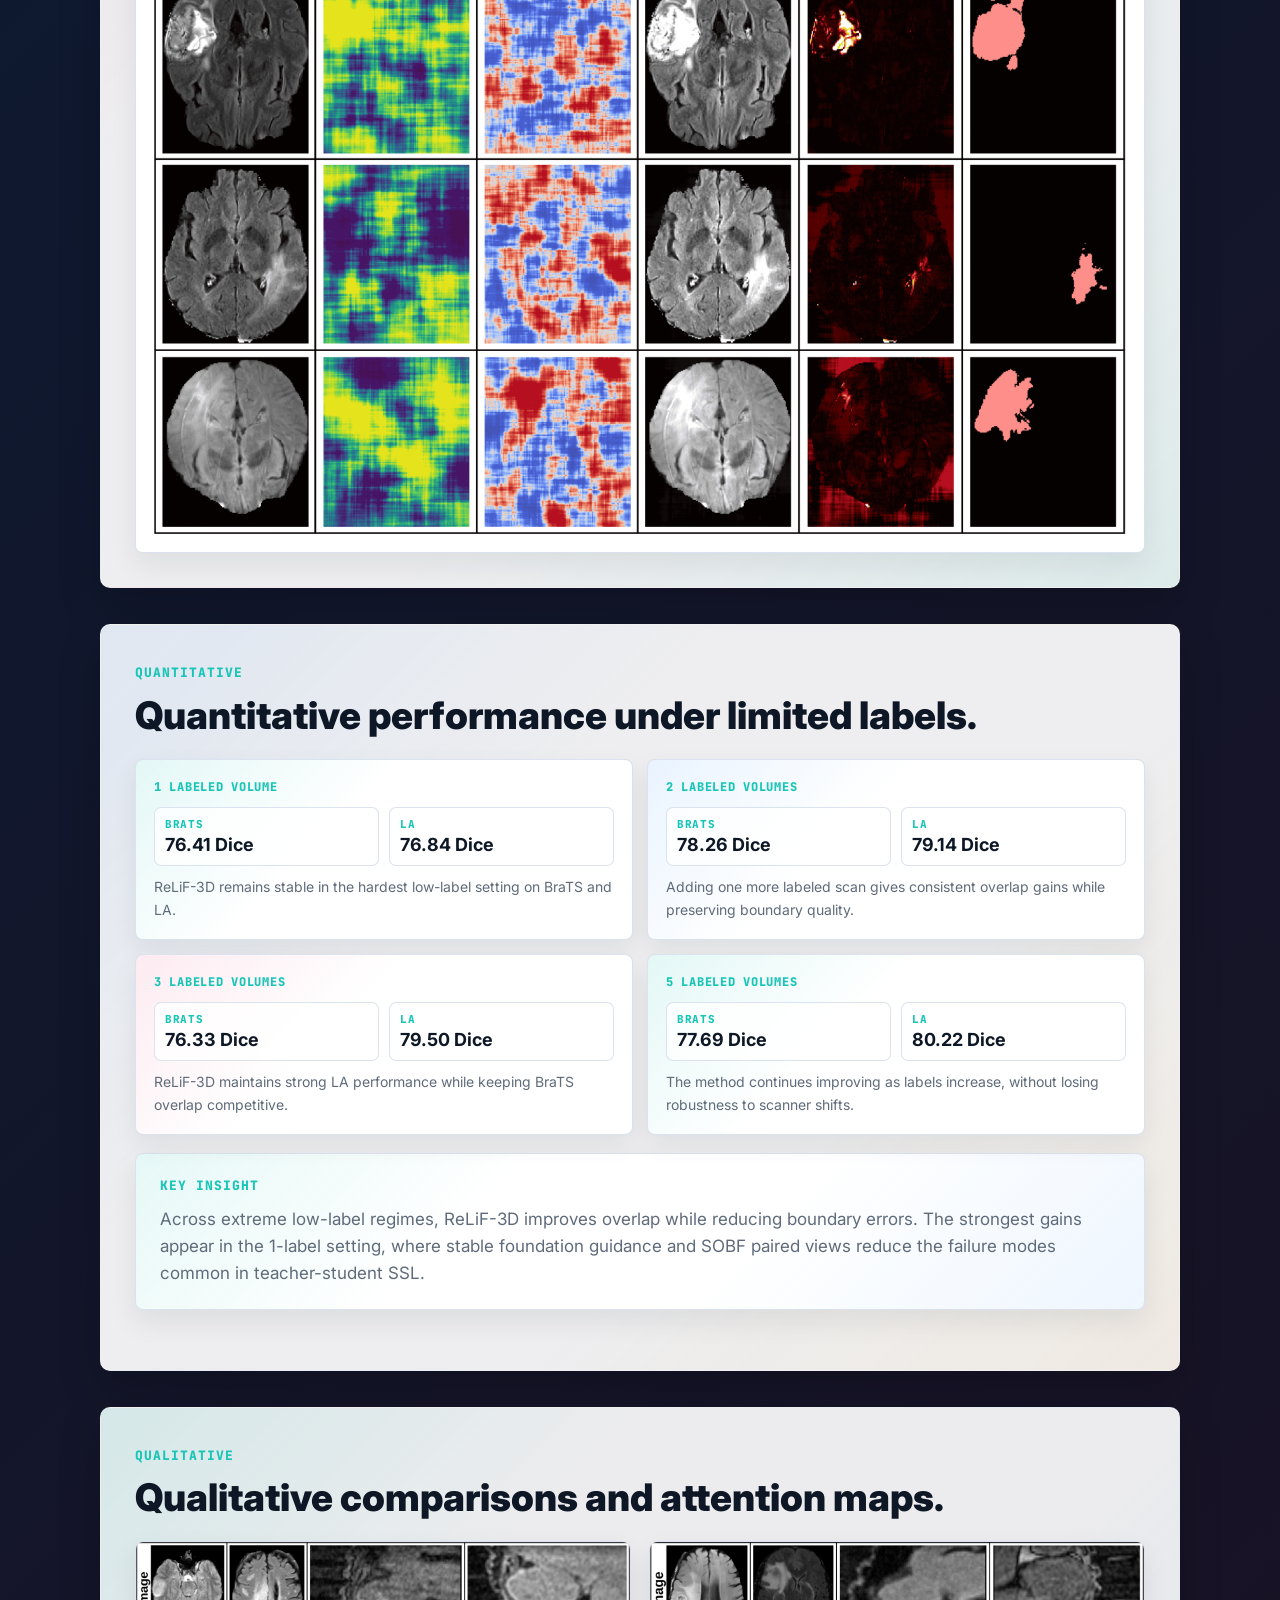
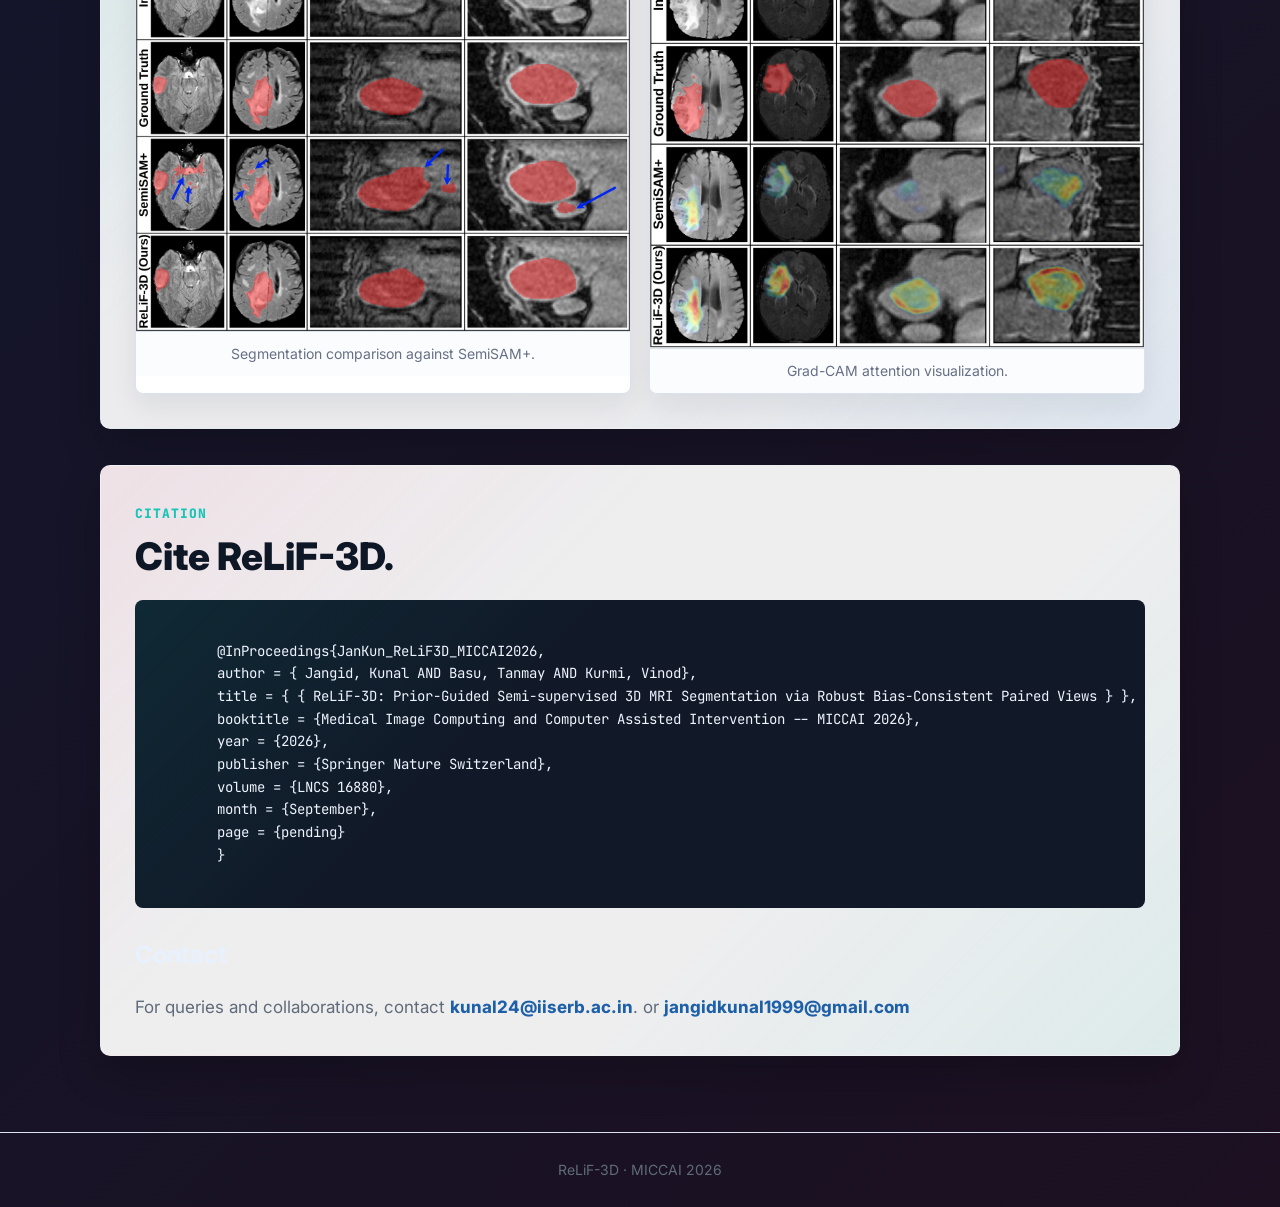
==== commit 9e0f865c: "Update index.html" ====
--- a/index.html
+++ b/index.html
@@ -273,7 +273,7 @@
         volume = {LNCS 16880},
         month = {September},
         page = {pending}
-      }
+        }
         </code></pre>
         <!--<h3>The official citation will be updated after the MICCAI 2026 proceedings are available.</h3>
         -->
